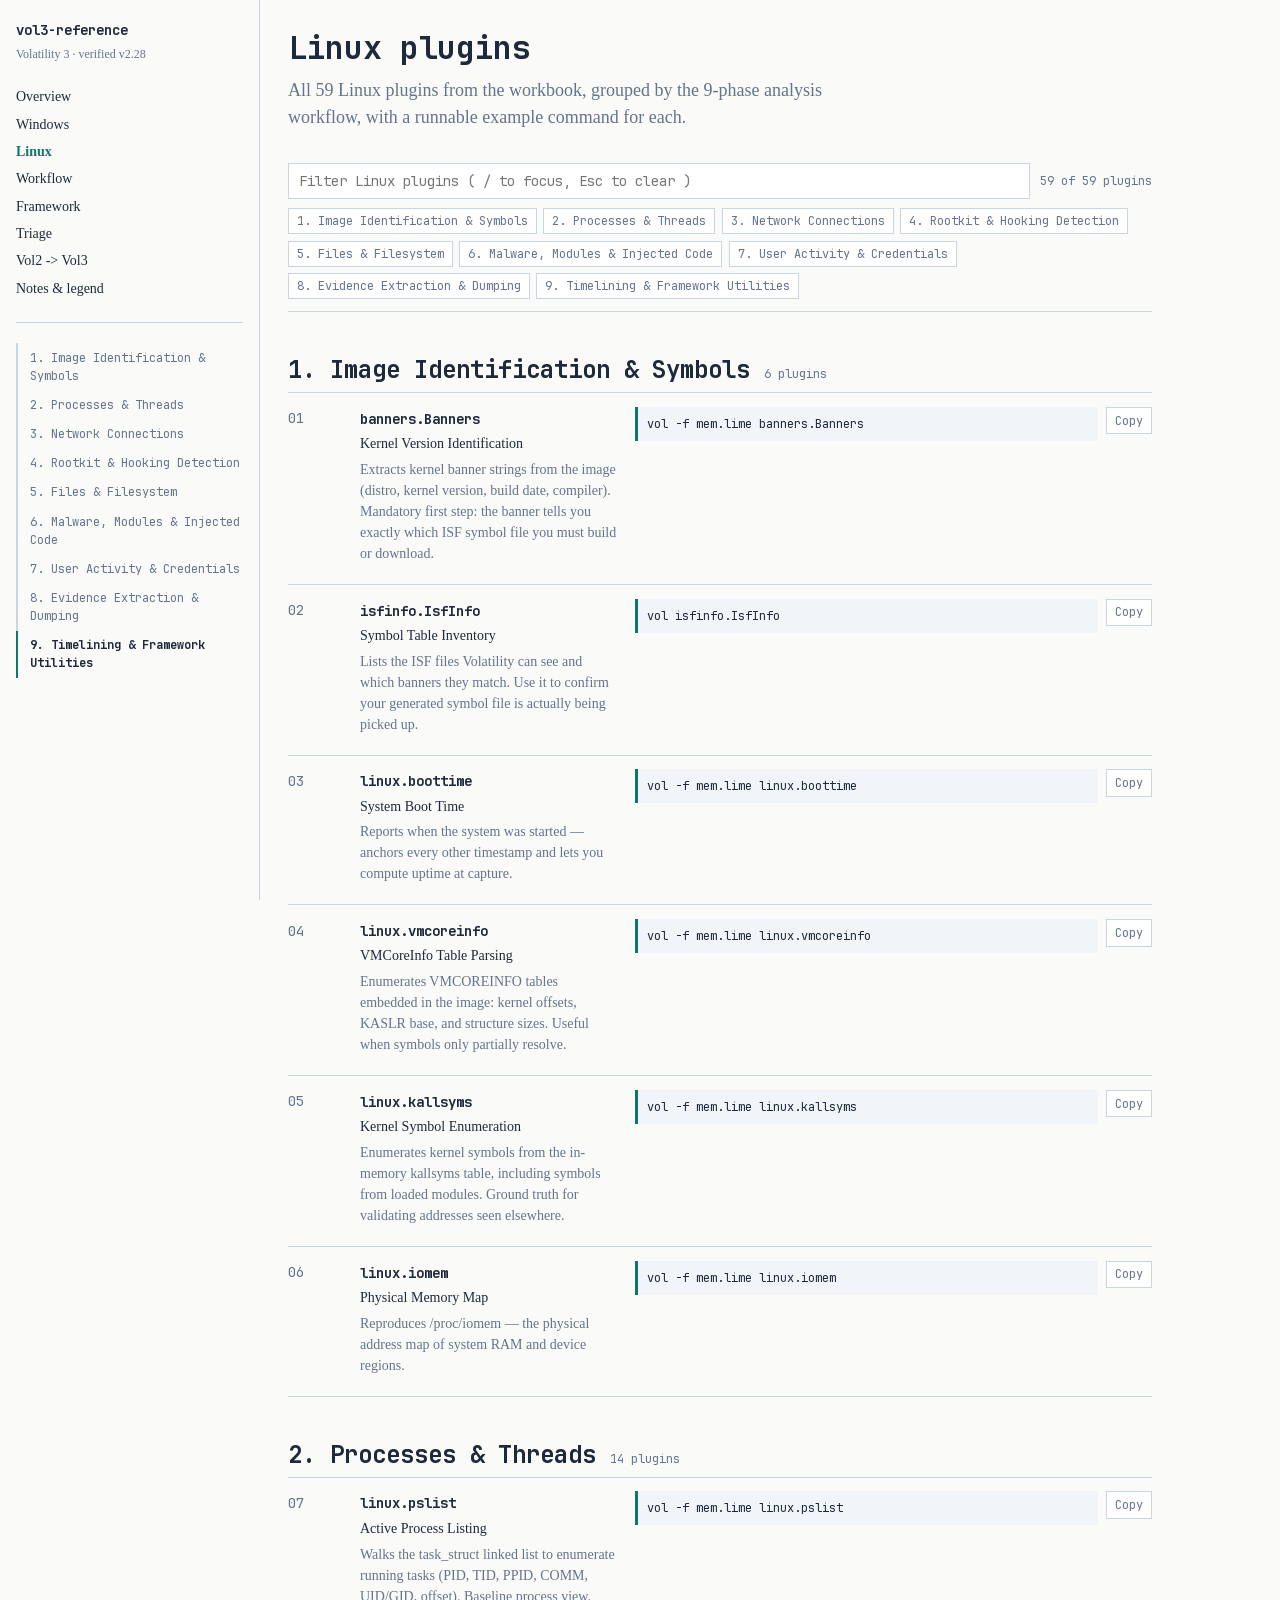
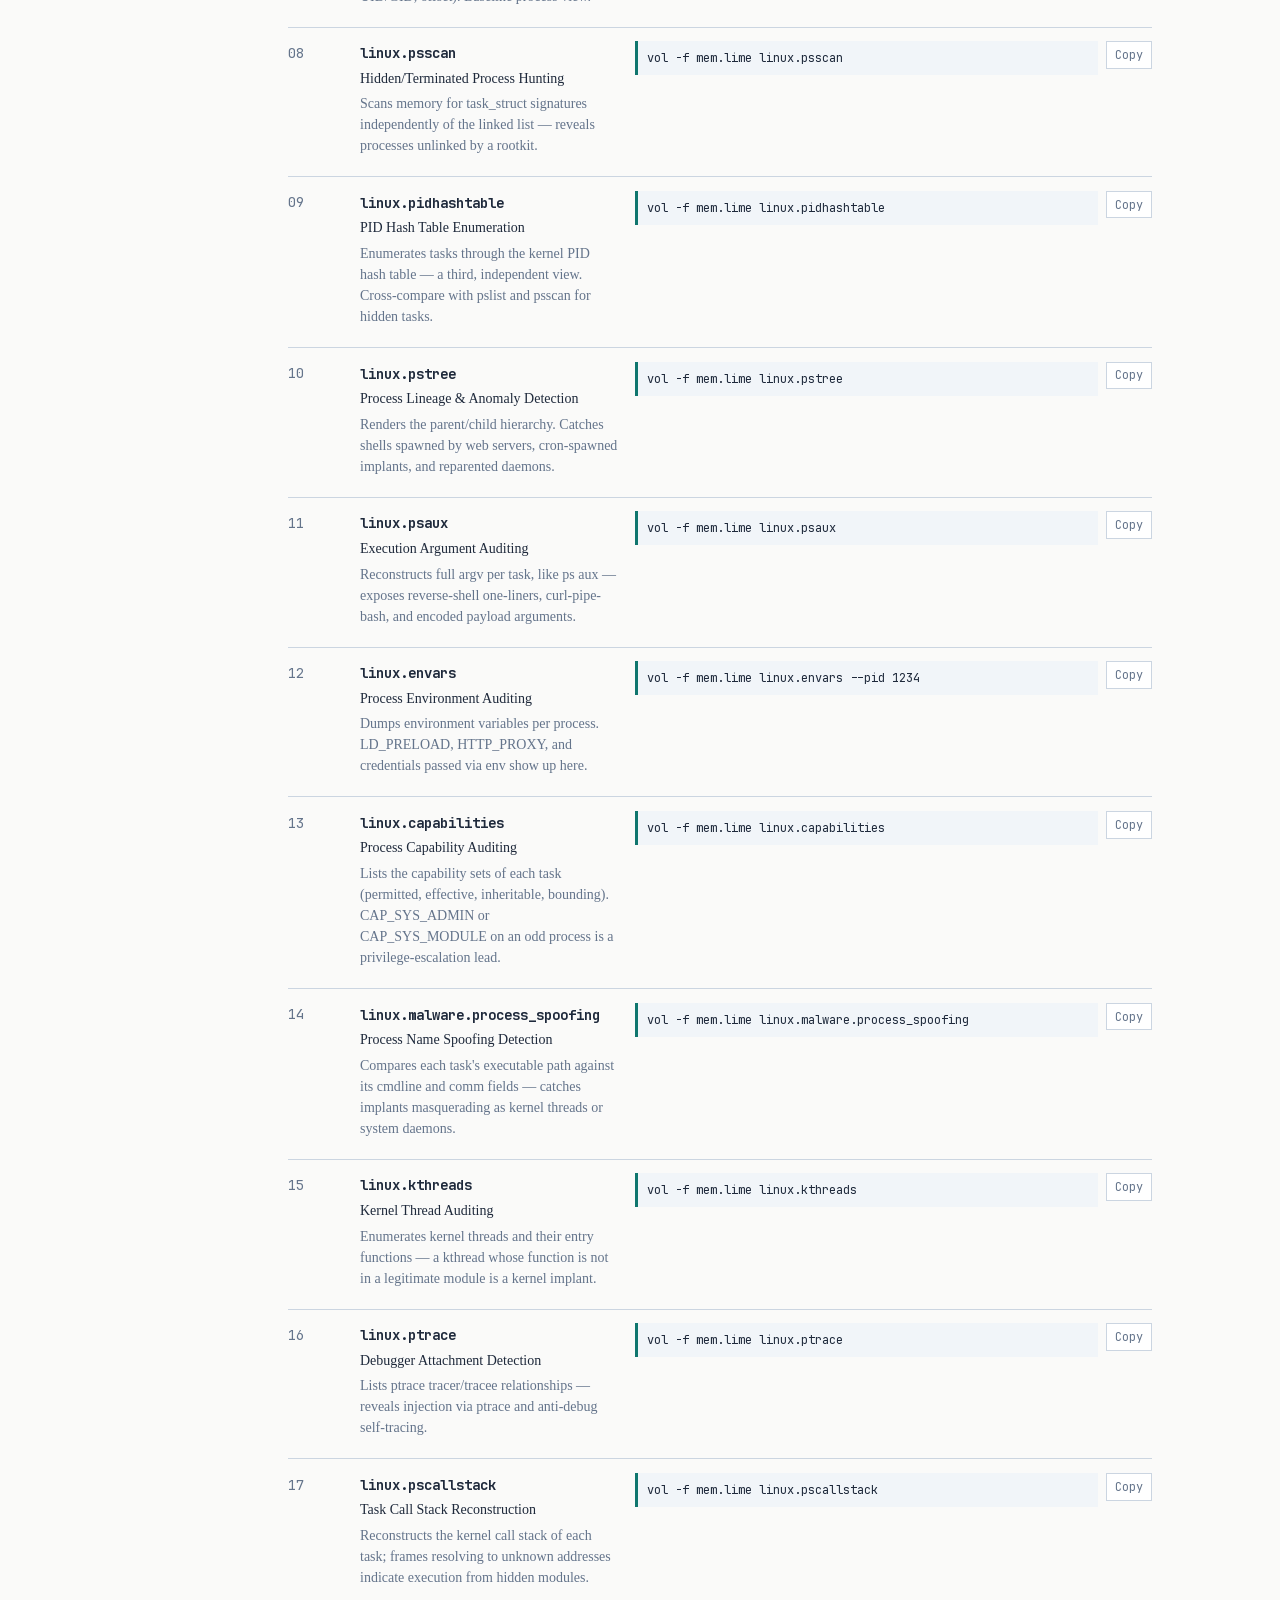
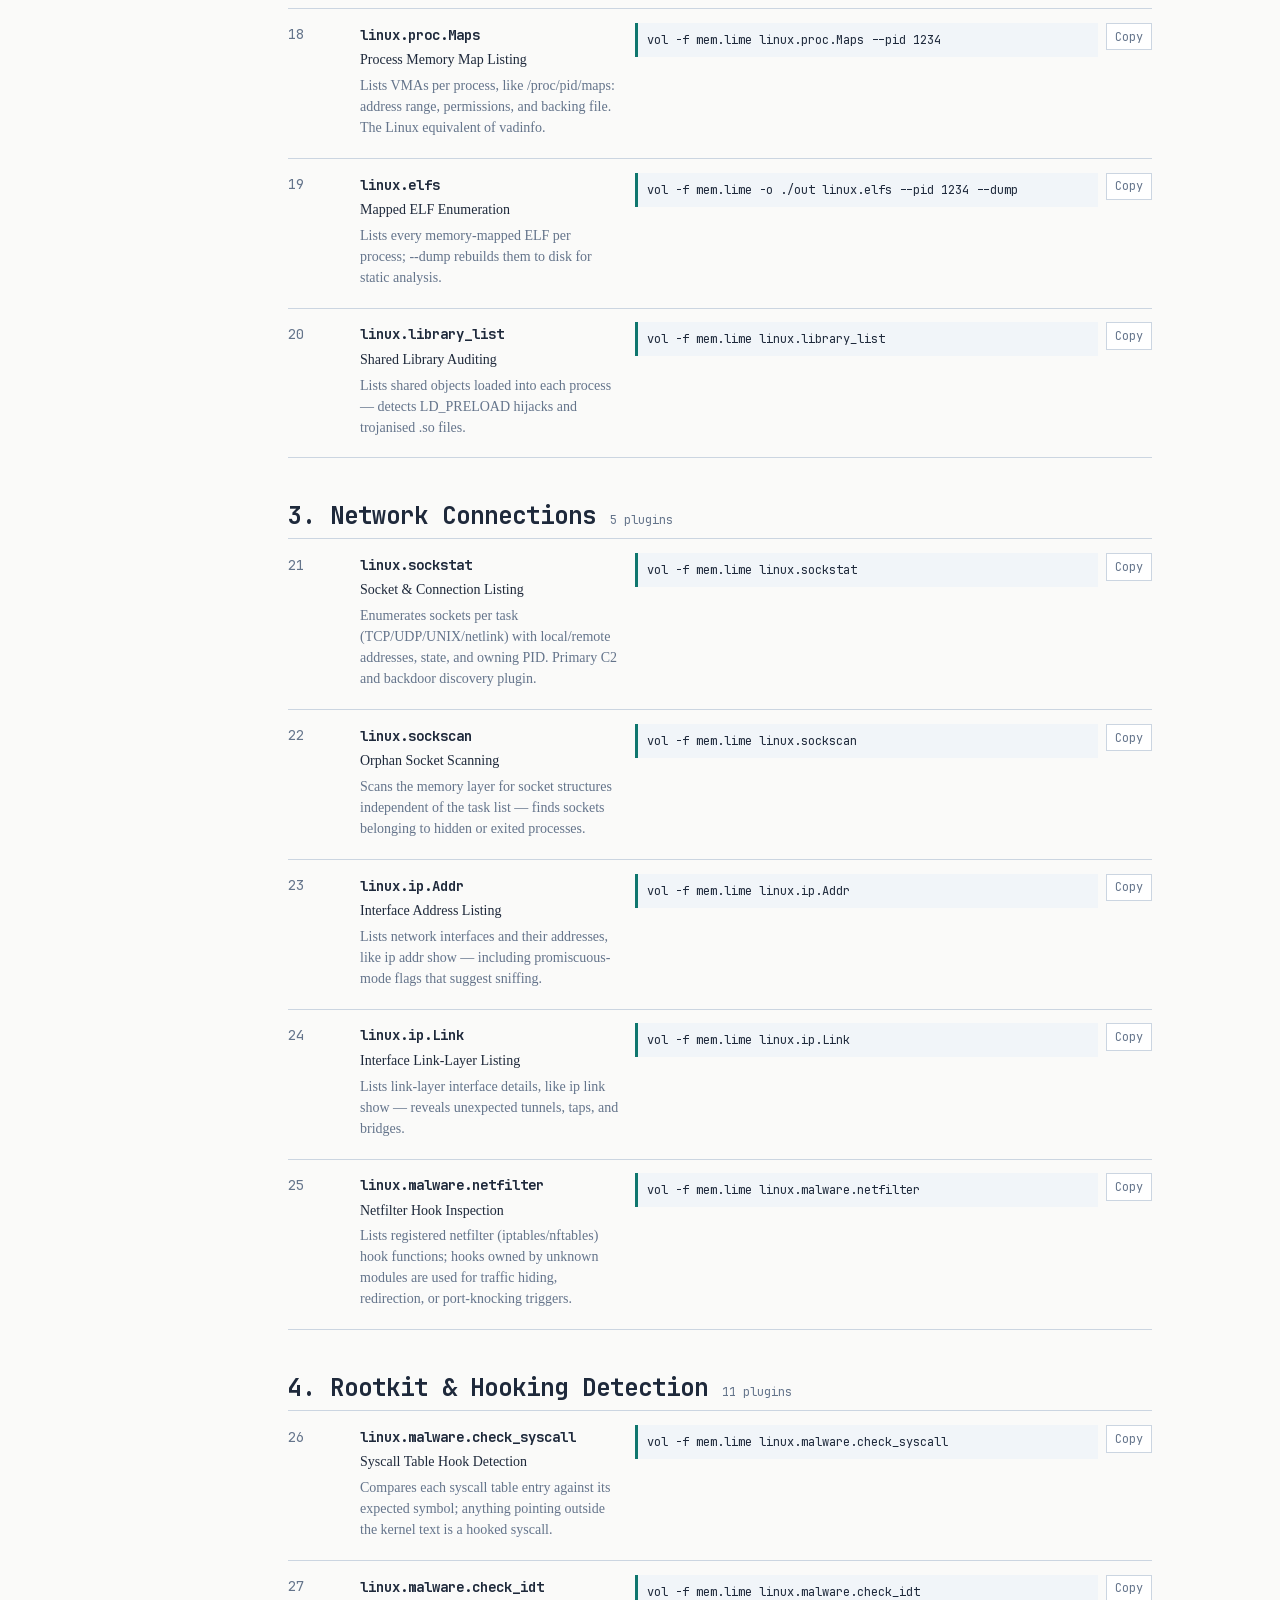
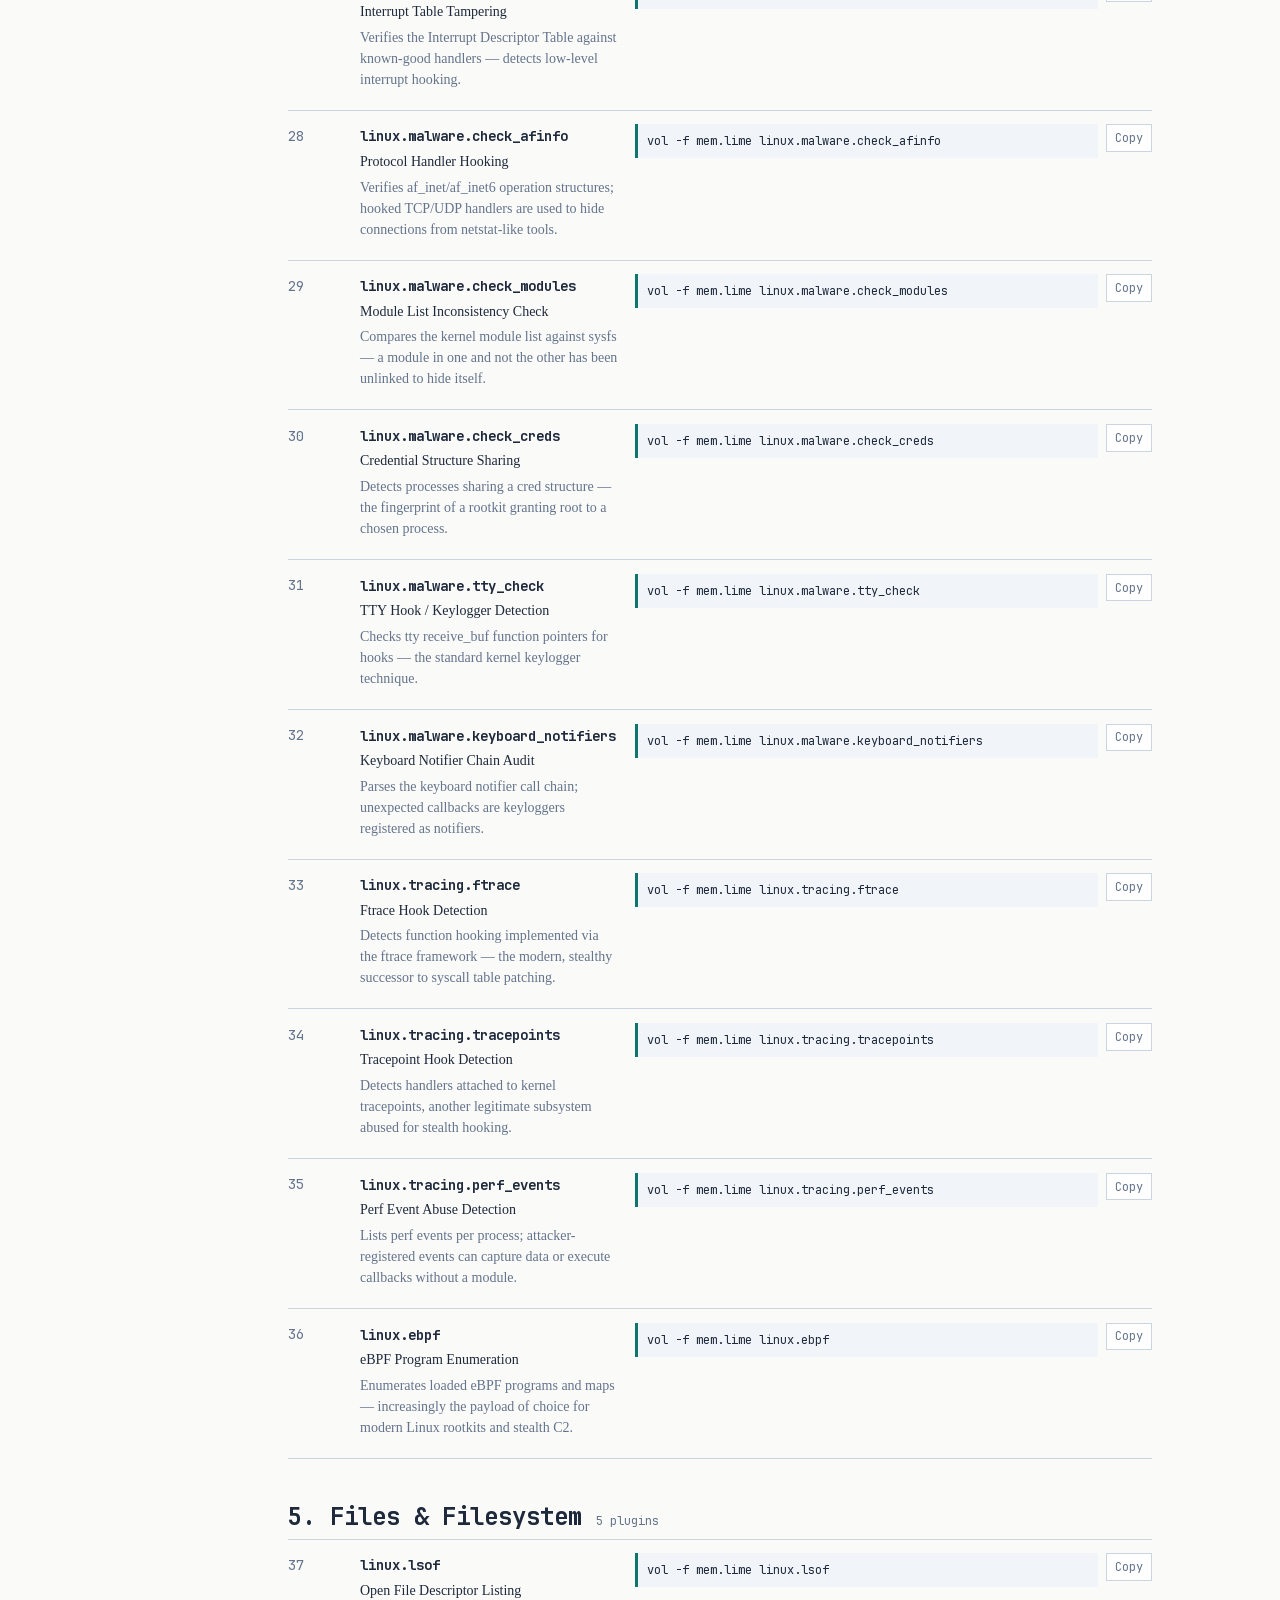
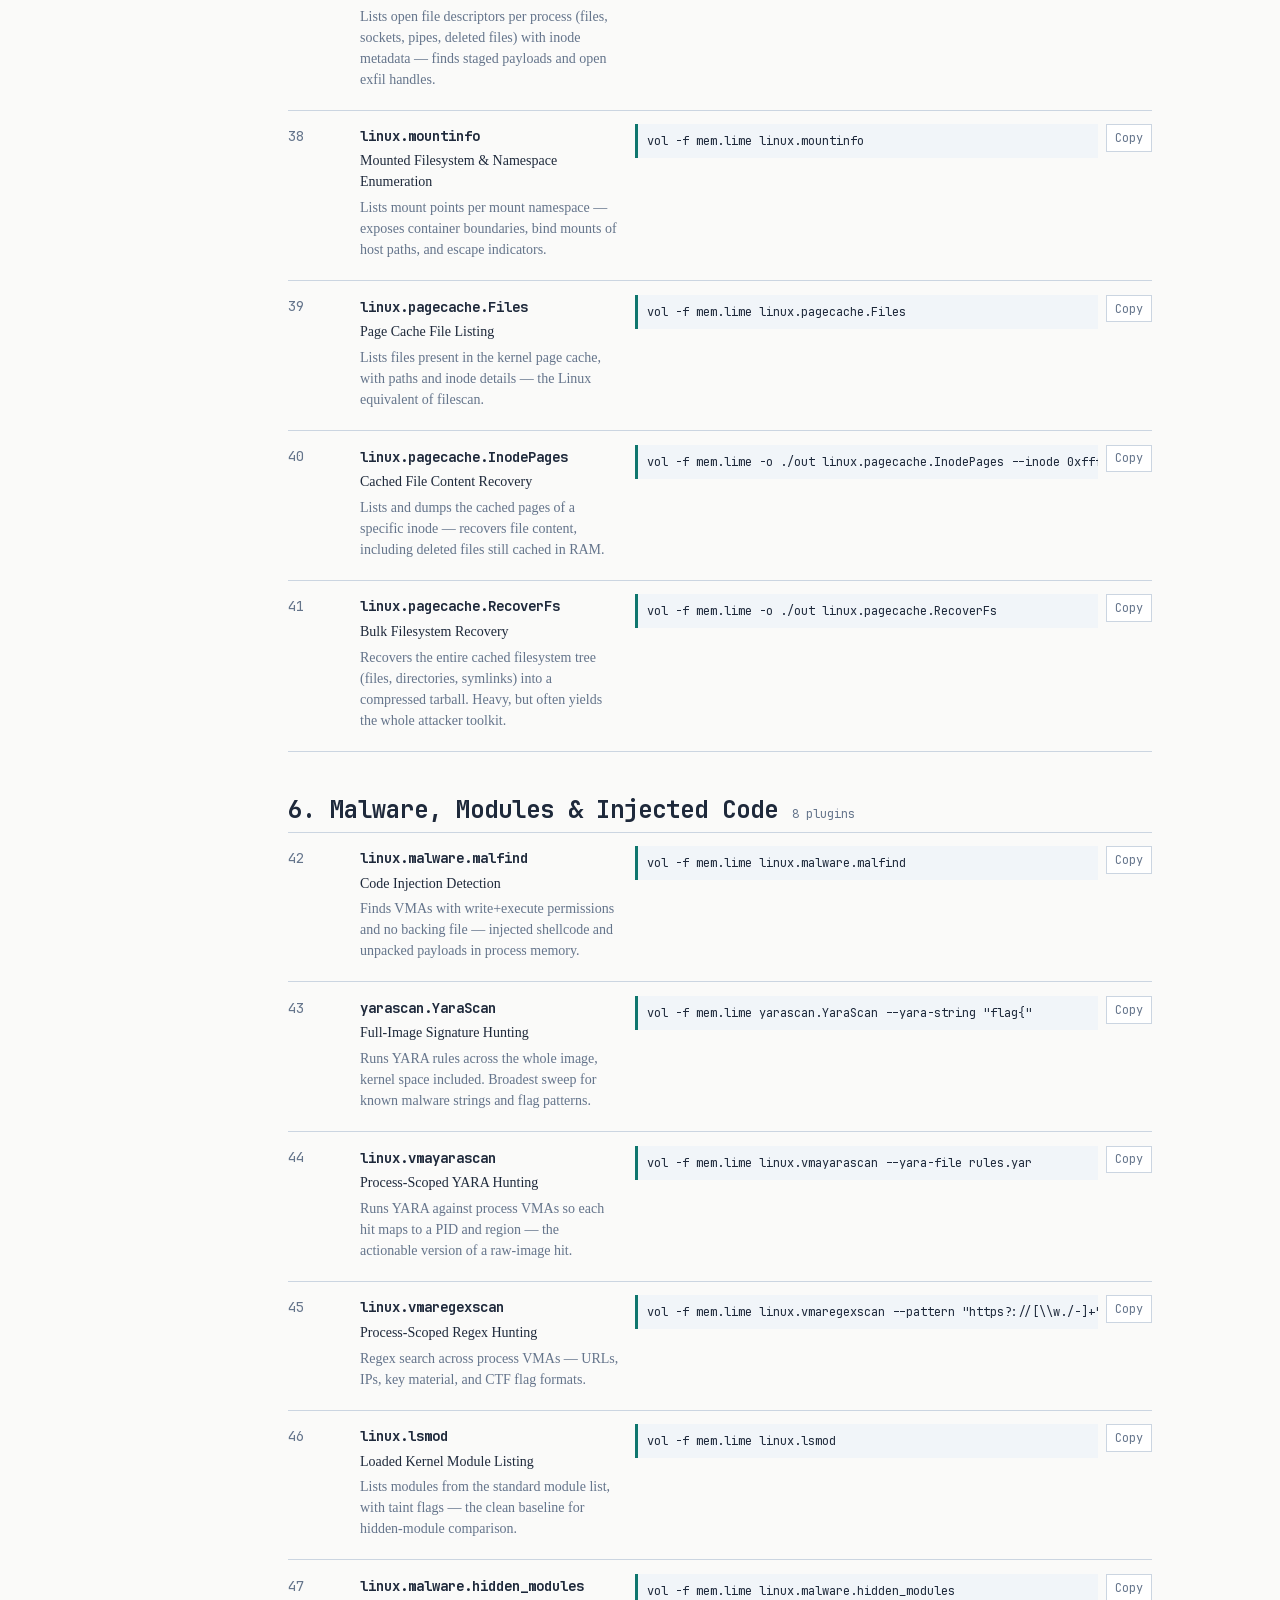
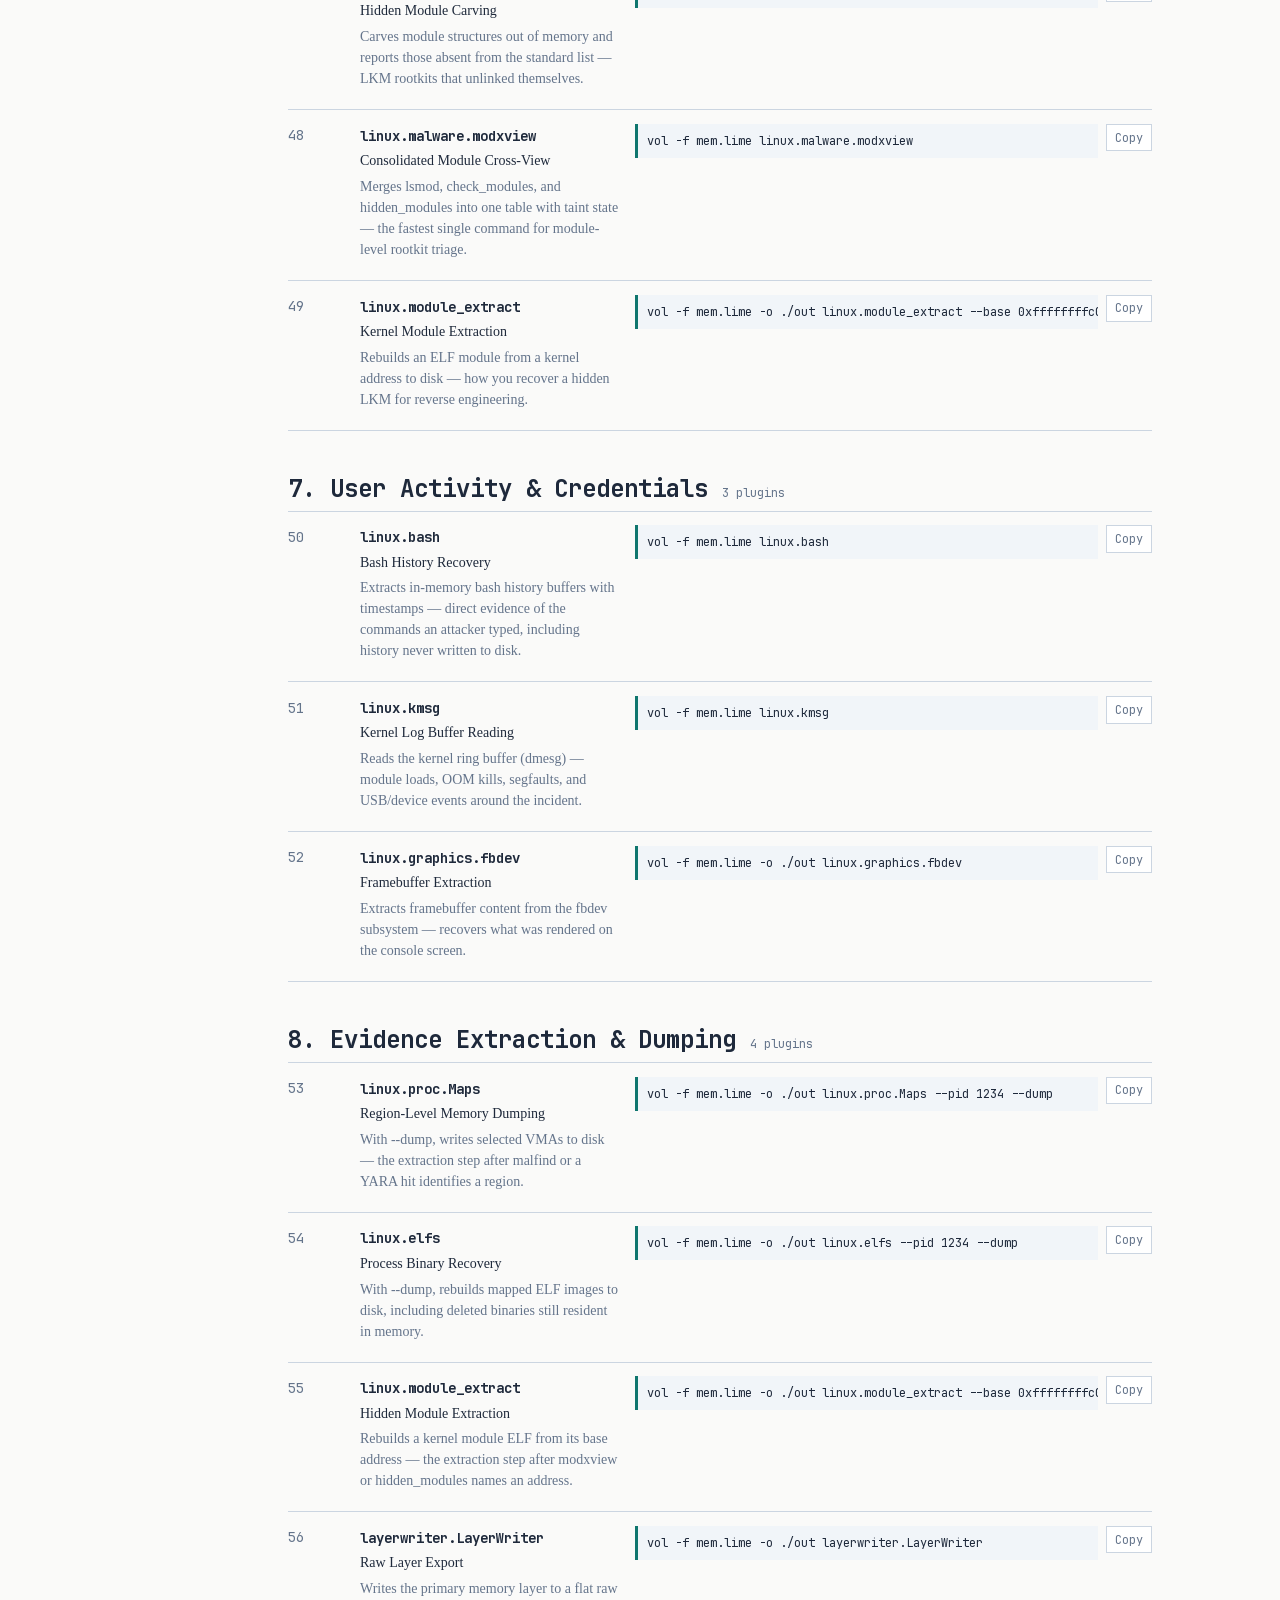
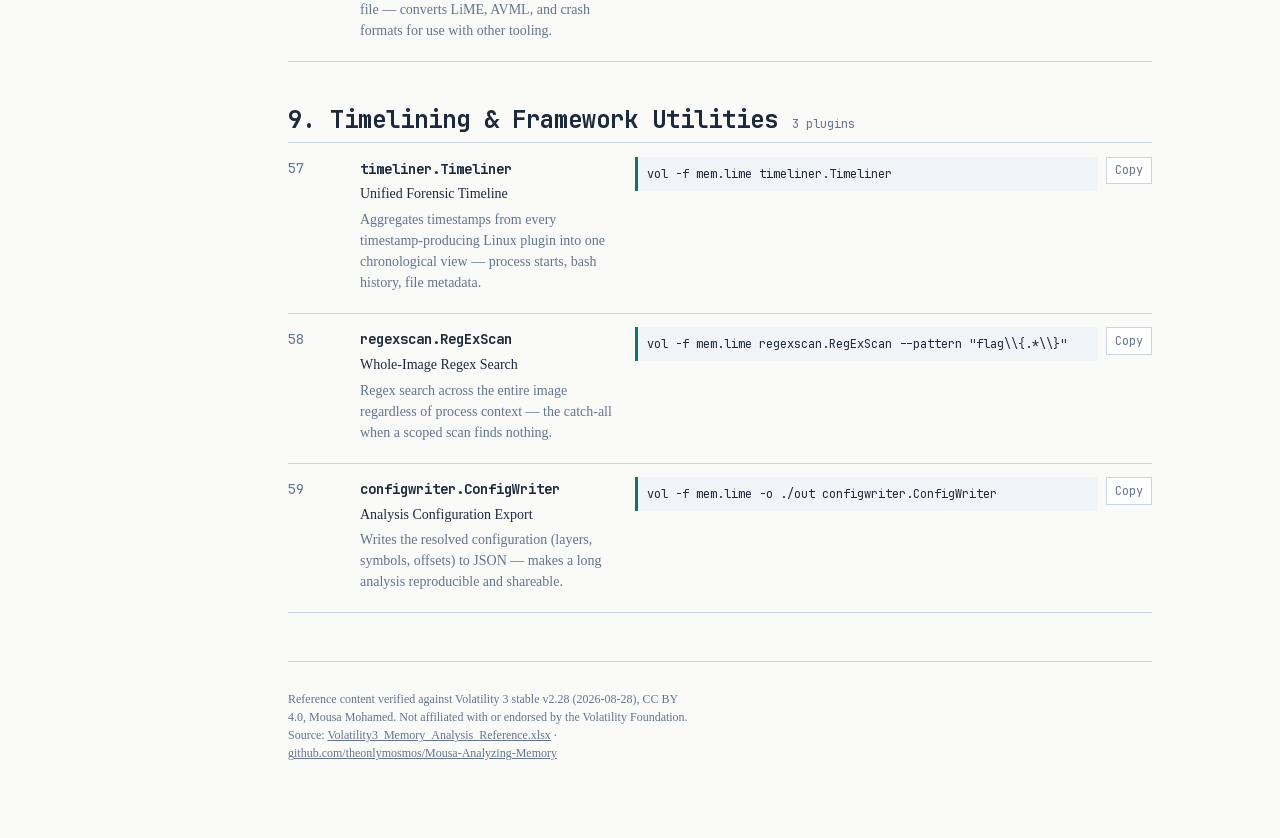
==== docs/linux.html @ bbffcb18 "Build static reference site from the workbook Adds tools/build.py (data/reference.json -> docs/*.htm" ====
<!doctype html>
<html lang="en">
<head>
<meta charset="utf-8">
<meta name="viewport" content="width=device-width, initial-scale=1">
<title>Linux plugins · Volatility 3 reference</title>
<meta name="description" content="All 59 Linux plugins from the workbook, grouped by the 9-phase analysis workflow, with a runnable example command for each.">
<link rel="stylesheet" href="style.css">
</head>
<body>
<a class="skip-link" href="#main">Skip to content</a>

<header class="topbar">
  <a class="brand" href="index.html">vol3-reference</a>
  <select id="page-select" aria-label="Go to page">
        <option value="index.html">Overview</option>
        <option value="windows.html">Windows</option>
        <option value="linux.html" selected>Linux</option>
        <option value="workflow.html">Workflow</option>
        <option value="framework.html">Framework</option>
        <option value="triage.html">Triage</option>
        <option value="translation.html">Vol2 -&gt; Vol3</option>
        <option value="notes.html">Notes &amp; legend</option>
  </select>
</header>

<div class="shell">
  <aside class="spine">
    <a class="brand" href="index.html">vol3-reference</a>
    <span class="subbrand">Volatility 3 · verified v2.28</span>
    <nav class="pages" aria-label="Sections">
      <a href="index.html">Overview</a>
      <a href="windows.html">Windows</a>
      <a href="linux.html" aria-current="page">Linux</a>
      <a href="workflow.html">Workflow</a>
      <a href="framework.html">Framework</a>
      <a href="triage.html">Triage</a>
      <a href="translation.html">Vol2 -&gt; Vol3</a>
      <a href="notes.html">Notes &amp; legend</a>
    </nav>
    <ul class="phase-list">
        <li><a href="#1-image-identification-symbols">1. Image Identification &amp; Symbols</a></li><li><a href="#2-processes-threads">2. Processes &amp; Threads</a></li><li><a href="#3-network-connections">3. Network Connections</a></li><li><a href="#4-rootkit-hooking-detection">4. Rootkit &amp; Hooking Detection</a></li><li><a href="#5-files-filesystem">5. Files &amp; Filesystem</a></li><li><a href="#6-malware-modules-injected-code">6. Malware, Modules &amp; Injected Code</a></li><li><a href="#7-user-activity-credentials">7. User Activity &amp; Credentials</a></li><li><a href="#8-evidence-extraction-dumping">8. Evidence Extraction &amp; Dumping</a></li><li><a href="#9-timelining-framework-utilities">9. Timelining &amp; Framework Utilities</a></li>
      </ul>
  </aside>

  <main id="main">
    <h1>Linux plugins</h1>
    <p class="dek">All 59 Linux plugins from the workbook, grouped by the 9-phase analysis workflow, with a runnable example command for each.</p>
    <div class="filter-bar">
      <div class="filter-row">
        <input id="filter-input" type="text" placeholder="Filter Linux plugins ( / to focus, Esc to clear )" autocomplete="off">
        <span id="filter-count"></span>
      </div>
      <div class="phase-toggles" role="group" aria-label="Filter by phase">
      <button class="phase-toggle" type="button" aria-pressed="false" data-phase="1-image-identification-symbols">1. Image Identification &amp; Symbols</button>
      <button class="phase-toggle" type="button" aria-pressed="false" data-phase="2-processes-threads">2. Processes &amp; Threads</button>
      <button class="phase-toggle" type="button" aria-pressed="false" data-phase="3-network-connections">3. Network Connections</button>
      <button class="phase-toggle" type="button" aria-pressed="false" data-phase="4-rootkit-hooking-detection">4. Rootkit &amp; Hooking Detection</button>
      <button class="phase-toggle" type="button" aria-pressed="false" data-phase="5-files-filesystem">5. Files &amp; Filesystem</button>
      <button class="phase-toggle" type="button" aria-pressed="false" data-phase="6-malware-modules-injected-code">6. Malware, Modules &amp; Injected Code</button>
      <button class="phase-toggle" type="button" aria-pressed="false" data-phase="7-user-activity-credentials">7. User Activity &amp; Credentials</button>
      <button class="phase-toggle" type="button" aria-pressed="false" data-phase="8-evidence-extraction-dumping">8. Evidence Extraction &amp; Dumping</button>
      <button class="phase-toggle" type="button" aria-pressed="false" data-phase="9-timelining-framework-utilities">9. Timelining &amp; Framework Utilities</button>
      </div>
    </div>
    <section class="phase-section" id="1-image-identification-symbols">
      <h2>1. Image Identification &amp; Symbols <span class="phase-count">6 plugins</span></h2>
      <div class="rows">
      <div class="row" id="banners.Banners" data-phase-key="1-image-identification-symbols">
        <div class="step">01</div>
        <div class="col-main">
          <a class="plugin" href="#banners.Banners">banners.Banners</a>
          <p class="purpose">Kernel Version Identification</p>
          <p class="desc">Extracts kernel banner strings from the image (distro, kernel version, build date, compiler). Mandatory first step: the banner tells you exactly which ISF symbol file you must build or download.</p>
        </div>
        <div class="cmd-wrap"><code class="command" id="cmd-cmd-vol-f-mem-lime-banners-banners">vol -f mem.lime banners.Banners</code><button class="copy-btn" type="button" data-copy-target="cmd-cmd-vol-f-mem-lime-banners-banners">Copy</button></div>
      </div>
      <div class="row" id="isfinfo.IsfInfo" data-phase-key="1-image-identification-symbols">
        <div class="step">02</div>
        <div class="col-main">
          <a class="plugin" href="#isfinfo.IsfInfo">isfinfo.IsfInfo</a>
          <p class="purpose">Symbol Table Inventory</p>
          <p class="desc">Lists the ISF files Volatility can see and which banners they match. Use it to confirm your generated symbol file is actually being picked up.</p>
        </div>
        <div class="cmd-wrap"><code class="command" id="cmd-cmd-vol-isfinfo-isfinfo">vol isfinfo.IsfInfo</code><button class="copy-btn" type="button" data-copy-target="cmd-cmd-vol-isfinfo-isfinfo">Copy</button></div>
      </div>
      <div class="row" id="linux.boottime" data-phase-key="1-image-identification-symbols">
        <div class="step">03</div>
        <div class="col-main">
          <a class="plugin" href="#linux.boottime">linux.boottime</a>
          <p class="purpose">System Boot Time</p>
          <p class="desc">Reports when the system was started — anchors every other timestamp and lets you compute uptime at capture.</p>
        </div>
        <div class="cmd-wrap"><code class="command" id="cmd-cmd-vol-f-mem-lime-linux-boottime">vol -f mem.lime linux.boottime</code><button class="copy-btn" type="button" data-copy-target="cmd-cmd-vol-f-mem-lime-linux-boottime">Copy</button></div>
      </div>
      <div class="row" id="linux.vmcoreinfo" data-phase-key="1-image-identification-symbols">
        <div class="step">04</div>
        <div class="col-main">
          <a class="plugin" href="#linux.vmcoreinfo">linux.vmcoreinfo</a>
          <p class="purpose">VMCoreInfo Table Parsing</p>
          <p class="desc">Enumerates VMCOREINFO tables embedded in the image: kernel offsets, KASLR base, and structure sizes. Useful when symbols only partially resolve.</p>
        </div>
        <div class="cmd-wrap"><code class="command" id="cmd-cmd-vol-f-mem-lime-linux-vmcoreinfo">vol -f mem.lime linux.vmcoreinfo</code><button class="copy-btn" type="button" data-copy-target="cmd-cmd-vol-f-mem-lime-linux-vmcoreinfo">Copy</button></div>
      </div>
      <div class="row" id="linux.kallsyms" data-phase-key="1-image-identification-symbols">
        <div class="step">05</div>
        <div class="col-main">
          <a class="plugin" href="#linux.kallsyms">linux.kallsyms</a>
          <p class="purpose">Kernel Symbol Enumeration</p>
          <p class="desc">Enumerates kernel symbols from the in-memory kallsyms table, including symbols from loaded modules. Ground truth for validating addresses seen elsewhere.</p>
        </div>
        <div class="cmd-wrap"><code class="command" id="cmd-cmd-vol-f-mem-lime-linux-kallsyms">vol -f mem.lime linux.kallsyms</code><button class="copy-btn" type="button" data-copy-target="cmd-cmd-vol-f-mem-lime-linux-kallsyms">Copy</button></div>
      </div>
      <div class="row" id="linux.iomem" data-phase-key="1-image-identification-symbols">
        <div class="step">06</div>
        <div class="col-main">
          <a class="plugin" href="#linux.iomem">linux.iomem</a>
          <p class="purpose">Physical Memory Map</p>
          <p class="desc">Reproduces /proc/iomem — the physical address map of system RAM and device regions.</p>
        </div>
        <div class="cmd-wrap"><code class="command" id="cmd-cmd-vol-f-mem-lime-linux-iomem">vol -f mem.lime linux.iomem</code><button class="copy-btn" type="button" data-copy-target="cmd-cmd-vol-f-mem-lime-linux-iomem">Copy</button></div>
      </div>
      </div>
    </section><section class="phase-section" id="2-processes-threads">
      <h2>2. Processes &amp; Threads <span class="phase-count">14 plugins</span></h2>
      <div class="rows">
      <div class="row" id="linux.pslist" data-phase-key="2-processes-threads">
        <div class="step">07</div>
        <div class="col-main">
          <a class="plugin" href="#linux.pslist">linux.pslist</a>
          <p class="purpose">Active Process Listing</p>
          <p class="desc">Walks the task_struct linked list to enumerate running tasks (PID, TID, PPID, COMM, UID/GID, offset). Baseline process view.</p>
        </div>
        <div class="cmd-wrap"><code class="command" id="cmd-cmd-vol-f-mem-lime-linux-pslist">vol -f mem.lime linux.pslist</code><button class="copy-btn" type="button" data-copy-target="cmd-cmd-vol-f-mem-lime-linux-pslist">Copy</button></div>
      </div>
      <div class="row" id="linux.psscan" data-phase-key="2-processes-threads">
        <div class="step">08</div>
        <div class="col-main">
          <a class="plugin" href="#linux.psscan">linux.psscan</a>
          <p class="purpose">Hidden/Terminated Process Hunting</p>
          <p class="desc">Scans memory for task_struct signatures independently of the linked list — reveals processes unlinked by a rootkit.</p>
        </div>
        <div class="cmd-wrap"><code class="command" id="cmd-cmd-vol-f-mem-lime-linux-psscan">vol -f mem.lime linux.psscan</code><button class="copy-btn" type="button" data-copy-target="cmd-cmd-vol-f-mem-lime-linux-psscan">Copy</button></div>
      </div>
      <div class="row" id="linux.pidhashtable" data-phase-key="2-processes-threads">
        <div class="step">09</div>
        <div class="col-main">
          <a class="plugin" href="#linux.pidhashtable">linux.pidhashtable</a>
          <p class="purpose">PID Hash Table Enumeration</p>
          <p class="desc">Enumerates tasks through the kernel PID hash table — a third, independent view. Cross-compare with pslist and psscan for hidden tasks.</p>
        </div>
        <div class="cmd-wrap"><code class="command" id="cmd-cmd-vol-f-mem-lime-linux-pidhashtable">vol -f mem.lime linux.pidhashtable</code><button class="copy-btn" type="button" data-copy-target="cmd-cmd-vol-f-mem-lime-linux-pidhashtable">Copy</button></div>
      </div>
      <div class="row" id="linux.pstree" data-phase-key="2-processes-threads">
        <div class="step">10</div>
        <div class="col-main">
          <a class="plugin" href="#linux.pstree">linux.pstree</a>
          <p class="purpose">Process Lineage &amp; Anomaly Detection</p>
          <p class="desc">Renders the parent/child hierarchy. Catches shells spawned by web servers, cron-spawned implants, and reparented daemons.</p>
        </div>
        <div class="cmd-wrap"><code class="command" id="cmd-cmd-vol-f-mem-lime-linux-pstree">vol -f mem.lime linux.pstree</code><button class="copy-btn" type="button" data-copy-target="cmd-cmd-vol-f-mem-lime-linux-pstree">Copy</button></div>
      </div>
      <div class="row" id="linux.psaux" data-phase-key="2-processes-threads">
        <div class="step">11</div>
        <div class="col-main">
          <a class="plugin" href="#linux.psaux">linux.psaux</a>
          <p class="purpose">Execution Argument Auditing</p>
          <p class="desc">Reconstructs full argv per task, like ps aux — exposes reverse-shell one-liners, curl-pipe-bash, and encoded payload arguments.</p>
        </div>
        <div class="cmd-wrap"><code class="command" id="cmd-cmd-vol-f-mem-lime-linux-psaux">vol -f mem.lime linux.psaux</code><button class="copy-btn" type="button" data-copy-target="cmd-cmd-vol-f-mem-lime-linux-psaux">Copy</button></div>
      </div>
      <div class="row" id="linux.envars" data-phase-key="2-processes-threads">
        <div class="step">12</div>
        <div class="col-main">
          <a class="plugin" href="#linux.envars">linux.envars</a>
          <p class="purpose">Process Environment Auditing</p>
          <p class="desc">Dumps environment variables per process. LD_PRELOAD, HTTP_PROXY, and credentials passed via env show up here.</p>
        </div>
        <div class="cmd-wrap"><code class="command" id="cmd-cmd-vol-f-mem-lime-linux-envars-pid-1234">vol -f mem.lime linux.envars --pid 1234</code><button class="copy-btn" type="button" data-copy-target="cmd-cmd-vol-f-mem-lime-linux-envars-pid-1234">Copy</button></div>
      </div>
      <div class="row" id="linux.capabilities" data-phase-key="2-processes-threads">
        <div class="step">13</div>
        <div class="col-main">
          <a class="plugin" href="#linux.capabilities">linux.capabilities</a>
          <p class="purpose">Process Capability Auditing</p>
          <p class="desc">Lists the capability sets of each task (permitted, effective, inheritable, bounding). CAP_SYS_ADMIN or CAP_SYS_MODULE on an odd process is a privilege-escalation lead.</p>
        </div>
        <div class="cmd-wrap"><code class="command" id="cmd-cmd-vol-f-mem-lime-linux-capabilities">vol -f mem.lime linux.capabilities</code><button class="copy-btn" type="button" data-copy-target="cmd-cmd-vol-f-mem-lime-linux-capabilities">Copy</button></div>
      </div>
      <div class="row" id="linux.malware.process_spoofing" data-phase-key="2-processes-threads">
        <div class="step">14</div>
        <div class="col-main">
          <a class="plugin" href="#linux.malware.process_spoofing">linux.malware.process_spoofing</a>
          <p class="purpose">Process Name Spoofing Detection</p>
          <p class="desc">Compares each task&#x27;s executable path against its cmdline and comm fields — catches implants masquerading as kernel threads or system daemons.</p>
        </div>
        <div class="cmd-wrap"><code class="command" id="cmd-cmd-vol-f-mem-lime-linux-malware-process-spoofing">vol -f mem.lime linux.malware.process_spoofing</code><button class="copy-btn" type="button" data-copy-target="cmd-cmd-vol-f-mem-lime-linux-malware-process-spoofing">Copy</button></div>
      </div>
      <div class="row" id="linux.kthreads" data-phase-key="2-processes-threads">
        <div class="step">15</div>
        <div class="col-main">
          <a class="plugin" href="#linux.kthreads">linux.kthreads</a>
          <p class="purpose">Kernel Thread Auditing</p>
          <p class="desc">Enumerates kernel threads and their entry functions — a kthread whose function is not in a legitimate module is a kernel implant.</p>
        </div>
        <div class="cmd-wrap"><code class="command" id="cmd-cmd-vol-f-mem-lime-linux-kthreads">vol -f mem.lime linux.kthreads</code><button class="copy-btn" type="button" data-copy-target="cmd-cmd-vol-f-mem-lime-linux-kthreads">Copy</button></div>
      </div>
      <div class="row" id="linux.ptrace" data-phase-key="2-processes-threads">
        <div class="step">16</div>
        <div class="col-main">
          <a class="plugin" href="#linux.ptrace">linux.ptrace</a>
          <p class="purpose">Debugger Attachment Detection</p>
          <p class="desc">Lists ptrace tracer/tracee relationships — reveals injection via ptrace and anti-debug self-tracing.</p>
        </div>
        <div class="cmd-wrap"><code class="command" id="cmd-cmd-vol-f-mem-lime-linux-ptrace">vol -f mem.lime linux.ptrace</code><button class="copy-btn" type="button" data-copy-target="cmd-cmd-vol-f-mem-lime-linux-ptrace">Copy</button></div>
      </div>
      <div class="row" id="linux.pscallstack" data-phase-key="2-processes-threads">
        <div class="step">17</div>
        <div class="col-main">
          <a class="plugin" href="#linux.pscallstack">linux.pscallstack</a>
          <p class="purpose">Task Call Stack Reconstruction</p>
          <p class="desc">Reconstructs the kernel call stack of each task; frames resolving to unknown addresses indicate execution from hidden modules.</p>
        </div>
        <div class="cmd-wrap"><code class="command" id="cmd-cmd-vol-f-mem-lime-linux-pscallstack">vol -f mem.lime linux.pscallstack</code><button class="copy-btn" type="button" data-copy-target="cmd-cmd-vol-f-mem-lime-linux-pscallstack">Copy</button></div>
      </div>
      <div class="row" id="linux.proc.Maps" data-phase-key="2-processes-threads">
        <div class="step">18</div>
        <div class="col-main">
          <a class="plugin" href="#linux.proc.Maps">linux.proc.Maps</a>
          <p class="purpose">Process Memory Map Listing</p>
          <p class="desc">Lists VMAs per process, like /proc/pid/maps: address range, permissions, and backing file. The Linux equivalent of vadinfo.</p>
        </div>
        <div class="cmd-wrap"><code class="command" id="cmd-cmd-vol-f-mem-lime-linux-proc-maps-pid-1234">vol -f mem.lime linux.proc.Maps --pid 1234</code><button class="copy-btn" type="button" data-copy-target="cmd-cmd-vol-f-mem-lime-linux-proc-maps-pid-1234">Copy</button></div>
      </div>
      <div class="row" id="linux.elfs" data-phase-key="2-processes-threads">
        <div class="step">19</div>
        <div class="col-main">
          <a class="plugin" href="#linux.elfs">linux.elfs</a>
          <p class="purpose">Mapped ELF Enumeration</p>
          <p class="desc">Lists every memory-mapped ELF per process; --dump rebuilds them to disk for static analysis.</p>
        </div>
        <div class="cmd-wrap"><code class="command" id="cmd-cmd-vol-f-mem-lime-o-out-linux-elfs-pid-1234-dump">vol -f mem.lime -o ./out linux.elfs --pid 1234 --dump</code><button class="copy-btn" type="button" data-copy-target="cmd-cmd-vol-f-mem-lime-o-out-linux-elfs-pid-1234-dump">Copy</button></div>
      </div>
      <div class="row" id="linux.library_list" data-phase-key="2-processes-threads">
        <div class="step">20</div>
        <div class="col-main">
          <a class="plugin" href="#linux.library_list">linux.library_list</a>
          <p class="purpose">Shared Library Auditing</p>
          <p class="desc">Lists shared objects loaded into each process — detects LD_PRELOAD hijacks and trojanised .so files.</p>
        </div>
        <div class="cmd-wrap"><code class="command" id="cmd-cmd-vol-f-mem-lime-linux-library-list">vol -f mem.lime linux.library_list</code><button class="copy-btn" type="button" data-copy-target="cmd-cmd-vol-f-mem-lime-linux-library-list">Copy</button></div>
      </div>
      </div>
    </section><section class="phase-section" id="3-network-connections">
      <h2>3. Network Connections <span class="phase-count">5 plugins</span></h2>
      <div class="rows">
      <div class="row" id="linux.sockstat" data-phase-key="3-network-connections">
        <div class="step">21</div>
        <div class="col-main">
          <a class="plugin" href="#linux.sockstat">linux.sockstat</a>
          <p class="purpose">Socket &amp; Connection Listing</p>
          <p class="desc">Enumerates sockets per task (TCP/UDP/UNIX/netlink) with local/remote addresses, state, and owning PID. Primary C2 and backdoor discovery plugin.</p>
        </div>
        <div class="cmd-wrap"><code class="command" id="cmd-cmd-vol-f-mem-lime-linux-sockstat">vol -f mem.lime linux.sockstat</code><button class="copy-btn" type="button" data-copy-target="cmd-cmd-vol-f-mem-lime-linux-sockstat">Copy</button></div>
      </div>
      <div class="row" id="linux.sockscan" data-phase-key="3-network-connections">
        <div class="step">22</div>
        <div class="col-main">
          <a class="plugin" href="#linux.sockscan">linux.sockscan</a>
          <p class="purpose">Orphan Socket Scanning</p>
          <p class="desc">Scans the memory layer for socket structures independent of the task list — finds sockets belonging to hidden or exited processes.</p>
        </div>
        <div class="cmd-wrap"><code class="command" id="cmd-cmd-vol-f-mem-lime-linux-sockscan">vol -f mem.lime linux.sockscan</code><button class="copy-btn" type="button" data-copy-target="cmd-cmd-vol-f-mem-lime-linux-sockscan">Copy</button></div>
      </div>
      <div class="row" id="linux.ip.Addr" data-phase-key="3-network-connections">
        <div class="step">23</div>
        <div class="col-main">
          <a class="plugin" href="#linux.ip.Addr">linux.ip.Addr</a>
          <p class="purpose">Interface Address Listing</p>
          <p class="desc">Lists network interfaces and their addresses, like ip addr show — including promiscuous-mode flags that suggest sniffing.</p>
        </div>
        <div class="cmd-wrap"><code class="command" id="cmd-cmd-vol-f-mem-lime-linux-ip-addr">vol -f mem.lime linux.ip.Addr</code><button class="copy-btn" type="button" data-copy-target="cmd-cmd-vol-f-mem-lime-linux-ip-addr">Copy</button></div>
      </div>
      <div class="row" id="linux.ip.Link" data-phase-key="3-network-connections">
        <div class="step">24</div>
        <div class="col-main">
          <a class="plugin" href="#linux.ip.Link">linux.ip.Link</a>
          <p class="purpose">Interface Link-Layer Listing</p>
          <p class="desc">Lists link-layer interface details, like ip link show — reveals unexpected tunnels, taps, and bridges.</p>
        </div>
        <div class="cmd-wrap"><code class="command" id="cmd-cmd-vol-f-mem-lime-linux-ip-link">vol -f mem.lime linux.ip.Link</code><button class="copy-btn" type="button" data-copy-target="cmd-cmd-vol-f-mem-lime-linux-ip-link">Copy</button></div>
      </div>
      <div class="row" id="linux.malware.netfilter" data-phase-key="3-network-connections">
        <div class="step">25</div>
        <div class="col-main">
          <a class="plugin" href="#linux.malware.netfilter">linux.malware.netfilter</a>
          <p class="purpose">Netfilter Hook Inspection</p>
          <p class="desc">Lists registered netfilter (iptables/nftables) hook functions; hooks owned by unknown modules are used for traffic hiding, redirection, or port-knocking triggers.</p>
        </div>
        <div class="cmd-wrap"><code class="command" id="cmd-cmd-vol-f-mem-lime-linux-malware-netfilter">vol -f mem.lime linux.malware.netfilter</code><button class="copy-btn" type="button" data-copy-target="cmd-cmd-vol-f-mem-lime-linux-malware-netfilter">Copy</button></div>
      </div>
      </div>
    </section><section class="phase-section" id="4-rootkit-hooking-detection">
      <h2>4. Rootkit &amp; Hooking Detection <span class="phase-count">11 plugins</span></h2>
      <div class="rows">
      <div class="row" id="linux.malware.check_syscall" data-phase-key="4-rootkit-hooking-detection">
        <div class="step">26</div>
        <div class="col-main">
          <a class="plugin" href="#linux.malware.check_syscall">linux.malware.check_syscall</a>
          <p class="purpose">Syscall Table Hook Detection</p>
          <p class="desc">Compares each syscall table entry against its expected symbol; anything pointing outside the kernel text is a hooked syscall.</p>
        </div>
        <div class="cmd-wrap"><code class="command" id="cmd-cmd-vol-f-mem-lime-linux-malware-check-syscall">vol -f mem.lime linux.malware.check_syscall</code><button class="copy-btn" type="button" data-copy-target="cmd-cmd-vol-f-mem-lime-linux-malware-check-syscall">Copy</button></div>
      </div>
      <div class="row" id="linux.malware.check_idt" data-phase-key="4-rootkit-hooking-detection">
        <div class="step">27</div>
        <div class="col-main">
          <a class="plugin" href="#linux.malware.check_idt">linux.malware.check_idt</a>
          <p class="purpose">Interrupt Table Tampering</p>
          <p class="desc">Verifies the Interrupt Descriptor Table against known-good handlers — detects low-level interrupt hooking.</p>
        </div>
        <div class="cmd-wrap"><code class="command" id="cmd-cmd-vol-f-mem-lime-linux-malware-check-idt">vol -f mem.lime linux.malware.check_idt</code><button class="copy-btn" type="button" data-copy-target="cmd-cmd-vol-f-mem-lime-linux-malware-check-idt">Copy</button></div>
      </div>
      <div class="row" id="linux.malware.check_afinfo" data-phase-key="4-rootkit-hooking-detection">
        <div class="step">28</div>
        <div class="col-main">
          <a class="plugin" href="#linux.malware.check_afinfo">linux.malware.check_afinfo</a>
          <p class="purpose">Protocol Handler Hooking</p>
          <p class="desc">Verifies af_inet/af_inet6 operation structures; hooked TCP/UDP handlers are used to hide connections from netstat-like tools.</p>
        </div>
        <div class="cmd-wrap"><code class="command" id="cmd-cmd-vol-f-mem-lime-linux-malware-check-afinfo">vol -f mem.lime linux.malware.check_afinfo</code><button class="copy-btn" type="button" data-copy-target="cmd-cmd-vol-f-mem-lime-linux-malware-check-afinfo">Copy</button></div>
      </div>
      <div class="row" id="linux.malware.check_modules" data-phase-key="4-rootkit-hooking-detection">
        <div class="step">29</div>
        <div class="col-main">
          <a class="plugin" href="#linux.malware.check_modules">linux.malware.check_modules</a>
          <p class="purpose">Module List Inconsistency Check</p>
          <p class="desc">Compares the kernel module list against sysfs — a module in one and not the other has been unlinked to hide itself.</p>
        </div>
        <div class="cmd-wrap"><code class="command" id="cmd-cmd-vol-f-mem-lime-linux-malware-check-modules">vol -f mem.lime linux.malware.check_modules</code><button class="copy-btn" type="button" data-copy-target="cmd-cmd-vol-f-mem-lime-linux-malware-check-modules">Copy</button></div>
      </div>
      <div class="row" id="linux.malware.check_creds" data-phase-key="4-rootkit-hooking-detection">
        <div class="step">30</div>
        <div class="col-main">
          <a class="plugin" href="#linux.malware.check_creds">linux.malware.check_creds</a>
          <p class="purpose">Credential Structure Sharing</p>
          <p class="desc">Detects processes sharing a cred structure — the fingerprint of a rootkit granting root to a chosen process.</p>
        </div>
        <div class="cmd-wrap"><code class="command" id="cmd-cmd-vol-f-mem-lime-linux-malware-check-creds">vol -f mem.lime linux.malware.check_creds</code><button class="copy-btn" type="button" data-copy-target="cmd-cmd-vol-f-mem-lime-linux-malware-check-creds">Copy</button></div>
      </div>
      <div class="row" id="linux.malware.tty_check" data-phase-key="4-rootkit-hooking-detection">
        <div class="step">31</div>
        <div class="col-main">
          <a class="plugin" href="#linux.malware.tty_check">linux.malware.tty_check</a>
          <p class="purpose">TTY Hook / Keylogger Detection</p>
          <p class="desc">Checks tty receive_buf function pointers for hooks — the standard kernel keylogger technique.</p>
        </div>
        <div class="cmd-wrap"><code class="command" id="cmd-cmd-vol-f-mem-lime-linux-malware-tty-check">vol -f mem.lime linux.malware.tty_check</code><button class="copy-btn" type="button" data-copy-target="cmd-cmd-vol-f-mem-lime-linux-malware-tty-check">Copy</button></div>
      </div>
      <div class="row" id="linux.malware.keyboard_notifiers" data-phase-key="4-rootkit-hooking-detection">
        <div class="step">32</div>
        <div class="col-main">
          <a class="plugin" href="#linux.malware.keyboard_notifiers">linux.malware.keyboard_notifiers</a>
          <p class="purpose">Keyboard Notifier Chain Audit</p>
          <p class="desc">Parses the keyboard notifier call chain; unexpected callbacks are keyloggers registered as notifiers.</p>
        </div>
        <div class="cmd-wrap"><code class="command" id="cmd-cmd-vol-f-mem-lime-linux-malware-keyboard-notifiers">vol -f mem.lime linux.malware.keyboard_notifiers</code><button class="copy-btn" type="button" data-copy-target="cmd-cmd-vol-f-mem-lime-linux-malware-keyboard-notifiers">Copy</button></div>
      </div>
      <div class="row" id="linux.tracing.ftrace" data-phase-key="4-rootkit-hooking-detection">
        <div class="step">33</div>
        <div class="col-main">
          <a class="plugin" href="#linux.tracing.ftrace">linux.tracing.ftrace</a>
          <p class="purpose">Ftrace Hook Detection</p>
          <p class="desc">Detects function hooking implemented via the ftrace framework — the modern, stealthy successor to syscall table patching.</p>
        </div>
        <div class="cmd-wrap"><code class="command" id="cmd-cmd-vol-f-mem-lime-linux-tracing-ftrace">vol -f mem.lime linux.tracing.ftrace</code><button class="copy-btn" type="button" data-copy-target="cmd-cmd-vol-f-mem-lime-linux-tracing-ftrace">Copy</button></div>
      </div>
      <div class="row" id="linux.tracing.tracepoints" data-phase-key="4-rootkit-hooking-detection">
        <div class="step">34</div>
        <div class="col-main">
          <a class="plugin" href="#linux.tracing.tracepoints">linux.tracing.tracepoints</a>
          <p class="purpose">Tracepoint Hook Detection</p>
          <p class="desc">Detects handlers attached to kernel tracepoints, another legitimate subsystem abused for stealth hooking.</p>
        </div>
        <div class="cmd-wrap"><code class="command" id="cmd-cmd-vol-f-mem-lime-linux-tracing-tracepoints">vol -f mem.lime linux.tracing.tracepoints</code><button class="copy-btn" type="button" data-copy-target="cmd-cmd-vol-f-mem-lime-linux-tracing-tracepoints">Copy</button></div>
      </div>
      <div class="row" id="linux.tracing.perf_events" data-phase-key="4-rootkit-hooking-detection">
        <div class="step">35</div>
        <div class="col-main">
          <a class="plugin" href="#linux.tracing.perf_events">linux.tracing.perf_events</a>
          <p class="purpose">Perf Event Abuse Detection</p>
          <p class="desc">Lists perf events per process; attacker-registered events can capture data or execute callbacks without a module.</p>
        </div>
        <div class="cmd-wrap"><code class="command" id="cmd-cmd-vol-f-mem-lime-linux-tracing-perf-events">vol -f mem.lime linux.tracing.perf_events</code><button class="copy-btn" type="button" data-copy-target="cmd-cmd-vol-f-mem-lime-linux-tracing-perf-events">Copy</button></div>
      </div>
      <div class="row" id="linux.ebpf" data-phase-key="4-rootkit-hooking-detection">
        <div class="step">36</div>
        <div class="col-main">
          <a class="plugin" href="#linux.ebpf">linux.ebpf</a>
          <p class="purpose">eBPF Program Enumeration</p>
          <p class="desc">Enumerates loaded eBPF programs and maps — increasingly the payload of choice for modern Linux rootkits and stealth C2.</p>
        </div>
        <div class="cmd-wrap"><code class="command" id="cmd-cmd-vol-f-mem-lime-linux-ebpf">vol -f mem.lime linux.ebpf</code><button class="copy-btn" type="button" data-copy-target="cmd-cmd-vol-f-mem-lime-linux-ebpf">Copy</button></div>
      </div>
      </div>
    </section><section class="phase-section" id="5-files-filesystem">
      <h2>5. Files &amp; Filesystem <span class="phase-count">5 plugins</span></h2>
      <div class="rows">
      <div class="row" id="linux.lsof" data-phase-key="5-files-filesystem">
        <div class="step">37</div>
        <div class="col-main">
          <a class="plugin" href="#linux.lsof">linux.lsof</a>
          <p class="purpose">Open File Descriptor Listing</p>
          <p class="desc">Lists open file descriptors per process (files, sockets, pipes, deleted files) with inode metadata — finds staged payloads and open exfil handles.</p>
        </div>
        <div class="cmd-wrap"><code class="command" id="cmd-cmd-vol-f-mem-lime-linux-lsof">vol -f mem.lime linux.lsof</code><button class="copy-btn" type="button" data-copy-target="cmd-cmd-vol-f-mem-lime-linux-lsof">Copy</button></div>
      </div>
      <div class="row" id="linux.mountinfo" data-phase-key="5-files-filesystem">
        <div class="step">38</div>
        <div class="col-main">
          <a class="plugin" href="#linux.mountinfo">linux.mountinfo</a>
          <p class="purpose">Mounted Filesystem &amp; Namespace Enumeration</p>
          <p class="desc">Lists mount points per mount namespace — exposes container boundaries, bind mounts of host paths, and escape indicators.</p>
        </div>
        <div class="cmd-wrap"><code class="command" id="cmd-cmd-vol-f-mem-lime-linux-mountinfo">vol -f mem.lime linux.mountinfo</code><button class="copy-btn" type="button" data-copy-target="cmd-cmd-vol-f-mem-lime-linux-mountinfo">Copy</button></div>
      </div>
      <div class="row" id="linux.pagecache.Files" data-phase-key="5-files-filesystem">
        <div class="step">39</div>
        <div class="col-main">
          <a class="plugin" href="#linux.pagecache.Files">linux.pagecache.Files</a>
          <p class="purpose">Page Cache File Listing</p>
          <p class="desc">Lists files present in the kernel page cache, with paths and inode details — the Linux equivalent of filescan.</p>
        </div>
        <div class="cmd-wrap"><code class="command" id="cmd-cmd-vol-f-mem-lime-linux-pagecache-files">vol -f mem.lime linux.pagecache.Files</code><button class="copy-btn" type="button" data-copy-target="cmd-cmd-vol-f-mem-lime-linux-pagecache-files">Copy</button></div>
      </div>
      <div class="row" id="linux.pagecache.InodePages" data-phase-key="5-files-filesystem">
        <div class="step">40</div>
        <div class="col-main">
          <a class="plugin" href="#linux.pagecache.InodePages">linux.pagecache.InodePages</a>
          <p class="purpose">Cached File Content Recovery</p>
          <p class="desc">Lists and dumps the cached pages of a specific inode — recovers file content, including deleted files still cached in RAM.</p>
        </div>
        <div class="cmd-wrap"><code class="command" id="cmd-cmd-vol-f-mem-lime-o-out-linux-pagecache-inodepages-inode-0xffff9c0012345678-dump">vol -f mem.lime -o ./out linux.pagecache.InodePages --inode 0xffff9c0012345678 --dump</code><button class="copy-btn" type="button" data-copy-target="cmd-cmd-vol-f-mem-lime-o-out-linux-pagecache-inodepages-inode-0xffff9c0012345678-dump">Copy</button></div>
      </div>
      <div class="row" id="linux.pagecache.RecoverFs" data-phase-key="5-files-filesystem">
        <div class="step">41</div>
        <div class="col-main">
          <a class="plugin" href="#linux.pagecache.RecoverFs">linux.pagecache.RecoverFs</a>
          <p class="purpose">Bulk Filesystem Recovery</p>
          <p class="desc">Recovers the entire cached filesystem tree (files, directories, symlinks) into a compressed tarball. Heavy, but often yields the whole attacker toolkit.</p>
        </div>
        <div class="cmd-wrap"><code class="command" id="cmd-cmd-vol-f-mem-lime-o-out-linux-pagecache-recoverfs">vol -f mem.lime -o ./out linux.pagecache.RecoverFs</code><button class="copy-btn" type="button" data-copy-target="cmd-cmd-vol-f-mem-lime-o-out-linux-pagecache-recoverfs">Copy</button></div>
      </div>
      </div>
    </section><section class="phase-section" id="6-malware-modules-injected-code">
      <h2>6. Malware, Modules &amp; Injected Code <span class="phase-count">8 plugins</span></h2>
      <div class="rows">
      <div class="row" id="linux.malware.malfind" data-phase-key="6-malware-modules-injected-code">
        <div class="step">42</div>
        <div class="col-main">
          <a class="plugin" href="#linux.malware.malfind">linux.malware.malfind</a>
          <p class="purpose">Code Injection Detection</p>
          <p class="desc">Finds VMAs with write+execute permissions and no backing file — injected shellcode and unpacked payloads in process memory.</p>
        </div>
        <div class="cmd-wrap"><code class="command" id="cmd-cmd-vol-f-mem-lime-linux-malware-malfind">vol -f mem.lime linux.malware.malfind</code><button class="copy-btn" type="button" data-copy-target="cmd-cmd-vol-f-mem-lime-linux-malware-malfind">Copy</button></div>
      </div>
      <div class="row" id="yarascan.YaraScan" data-phase-key="6-malware-modules-injected-code">
        <div class="step">43</div>
        <div class="col-main">
          <a class="plugin" href="#yarascan.YaraScan">yarascan.YaraScan</a>
          <p class="purpose">Full-Image Signature Hunting</p>
          <p class="desc">Runs YARA rules across the whole image, kernel space included. Broadest sweep for known malware strings and flag patterns.</p>
        </div>
        <div class="cmd-wrap"><code class="command" id="cmd-cmd-vol-f-mem-lime-yarascan-yarascan-yara-string-flag">vol -f mem.lime yarascan.YaraScan --yara-string &quot;flag{&quot;</code><button class="copy-btn" type="button" data-copy-target="cmd-cmd-vol-f-mem-lime-yarascan-yarascan-yara-string-flag">Copy</button></div>
      </div>
      <div class="row" id="linux.vmayarascan" data-phase-key="6-malware-modules-injected-code">
        <div class="step">44</div>
        <div class="col-main">
          <a class="plugin" href="#linux.vmayarascan">linux.vmayarascan</a>
          <p class="purpose">Process-Scoped YARA Hunting</p>
          <p class="desc">Runs YARA against process VMAs so each hit maps to a PID and region — the actionable version of a raw-image hit.</p>
        </div>
        <div class="cmd-wrap"><code class="command" id="cmd-cmd-vol-f-mem-lime-linux-vmayarascan-yara-file-rules-yar">vol -f mem.lime linux.vmayarascan --yara-file rules.yar</code><button class="copy-btn" type="button" data-copy-target="cmd-cmd-vol-f-mem-lime-linux-vmayarascan-yara-file-rules-yar">Copy</button></div>
      </div>
      <div class="row" id="linux.vmaregexscan" data-phase-key="6-malware-modules-injected-code">
        <div class="step">45</div>
        <div class="col-main">
          <a class="plugin" href="#linux.vmaregexscan">linux.vmaregexscan</a>
          <p class="purpose">Process-Scoped Regex Hunting</p>
          <p class="desc">Regex search across process VMAs — URLs, IPs, key material, and CTF flag formats.</p>
        </div>
        <div class="cmd-wrap"><code class="command" id="cmd-cmd-vol-f-mem-lime-linux-vmaregexscan-pattern-https-w">vol -f mem.lime linux.vmaregexscan --pattern &quot;https?://[\\w./-]+&quot;</code><button class="copy-btn" type="button" data-copy-target="cmd-cmd-vol-f-mem-lime-linux-vmaregexscan-pattern-https-w">Copy</button></div>
      </div>
      <div class="row" id="linux.lsmod" data-phase-key="6-malware-modules-injected-code">
        <div class="step">46</div>
        <div class="col-main">
          <a class="plugin" href="#linux.lsmod">linux.lsmod</a>
          <p class="purpose">Loaded Kernel Module Listing</p>
          <p class="desc">Lists modules from the standard module list, with taint flags — the clean baseline for hidden-module comparison.</p>
        </div>
        <div class="cmd-wrap"><code class="command" id="cmd-cmd-vol-f-mem-lime-linux-lsmod">vol -f mem.lime linux.lsmod</code><button class="copy-btn" type="button" data-copy-target="cmd-cmd-vol-f-mem-lime-linux-lsmod">Copy</button></div>
      </div>
      <div class="row" id="linux.malware.hidden_modules" data-phase-key="6-malware-modules-injected-code">
        <div class="step">47</div>
        <div class="col-main">
          <a class="plugin" href="#linux.malware.hidden_modules">linux.malware.hidden_modules</a>
          <p class="purpose">Hidden Module Carving</p>
          <p class="desc">Carves module structures out of memory and reports those absent from the standard list — LKM rootkits that unlinked themselves.</p>
        </div>
        <div class="cmd-wrap"><code class="command" id="cmd-cmd-vol-f-mem-lime-linux-malware-hidden-modules">vol -f mem.lime linux.malware.hidden_modules</code><button class="copy-btn" type="button" data-copy-target="cmd-cmd-vol-f-mem-lime-linux-malware-hidden-modules">Copy</button></div>
      </div>
      <div class="row" id="linux.malware.modxview" data-phase-key="6-malware-modules-injected-code">
        <div class="step">48</div>
        <div class="col-main">
          <a class="plugin" href="#linux.malware.modxview">linux.malware.modxview</a>
          <p class="purpose">Consolidated Module Cross-View</p>
          <p class="desc">Merges lsmod, check_modules, and hidden_modules into one table with taint state — the fastest single command for module-level rootkit triage.</p>
        </div>
        <div class="cmd-wrap"><code class="command" id="cmd-cmd-vol-f-mem-lime-linux-malware-modxview">vol -f mem.lime linux.malware.modxview</code><button class="copy-btn" type="button" data-copy-target="cmd-cmd-vol-f-mem-lime-linux-malware-modxview">Copy</button></div>
      </div>
      <div class="row" id="linux.module_extract" data-phase-key="6-malware-modules-injected-code">
        <div class="step">49</div>
        <div class="col-main">
          <a class="plugin" href="#linux.module_extract">linux.module_extract</a>
          <p class="purpose">Kernel Module Extraction</p>
          <p class="desc">Rebuilds an ELF module from a kernel address to disk — how you recover a hidden LKM for reverse engineering.</p>
        </div>
        <div class="cmd-wrap"><code class="command" id="cmd-cmd-vol-f-mem-lime-o-out-linux-module-extract-base-0xffffffffc0123000">vol -f mem.lime -o ./out linux.module_extract --base 0xffffffffc0123000</code><button class="copy-btn" type="button" data-copy-target="cmd-cmd-vol-f-mem-lime-o-out-linux-module-extract-base-0xffffffffc0123000">Copy</button></div>
      </div>
      </div>
    </section><section class="phase-section" id="7-user-activity-credentials">
      <h2>7. User Activity &amp; Credentials <span class="phase-count">3 plugins</span></h2>
      <div class="rows">
      <div class="row" id="linux.bash" data-phase-key="7-user-activity-credentials">
        <div class="step">50</div>
        <div class="col-main">
          <a class="plugin" href="#linux.bash">linux.bash</a>
          <p class="purpose">Bash History Recovery</p>
          <p class="desc">Extracts in-memory bash history buffers with timestamps — direct evidence of the commands an attacker typed, including history never written to disk.</p>
        </div>
        <div class="cmd-wrap"><code class="command" id="cmd-cmd-vol-f-mem-lime-linux-bash">vol -f mem.lime linux.bash</code><button class="copy-btn" type="button" data-copy-target="cmd-cmd-vol-f-mem-lime-linux-bash">Copy</button></div>
      </div>
      <div class="row" id="linux.kmsg" data-phase-key="7-user-activity-credentials">
        <div class="step">51</div>
        <div class="col-main">
          <a class="plugin" href="#linux.kmsg">linux.kmsg</a>
          <p class="purpose">Kernel Log Buffer Reading</p>
          <p class="desc">Reads the kernel ring buffer (dmesg) — module loads, OOM kills, segfaults, and USB/device events around the incident.</p>
        </div>
        <div class="cmd-wrap"><code class="command" id="cmd-cmd-vol-f-mem-lime-linux-kmsg">vol -f mem.lime linux.kmsg</code><button class="copy-btn" type="button" data-copy-target="cmd-cmd-vol-f-mem-lime-linux-kmsg">Copy</button></div>
      </div>
      <div class="row" id="linux.graphics.fbdev" data-phase-key="7-user-activity-credentials">
        <div class="step">52</div>
        <div class="col-main">
          <a class="plugin" href="#linux.graphics.fbdev">linux.graphics.fbdev</a>
          <p class="purpose">Framebuffer Extraction</p>
          <p class="desc">Extracts framebuffer content from the fbdev subsystem — recovers what was rendered on the console screen.</p>
        </div>
        <div class="cmd-wrap"><code class="command" id="cmd-cmd-vol-f-mem-lime-o-out-linux-graphics-fbdev">vol -f mem.lime -o ./out linux.graphics.fbdev</code><button class="copy-btn" type="button" data-copy-target="cmd-cmd-vol-f-mem-lime-o-out-linux-graphics-fbdev">Copy</button></div>
      </div>
      </div>
    </section><section class="phase-section" id="8-evidence-extraction-dumping">
      <h2>8. Evidence Extraction &amp; Dumping <span class="phase-count">4 plugins</span></h2>
      <div class="rows">
      <div class="row" id="linux.proc.Maps-2" data-phase-key="8-evidence-extraction-dumping">
        <div class="step">53</div>
        <div class="col-main">
          <a class="plugin" href="#linux.proc.Maps-2">linux.proc.Maps</a>
          <p class="purpose">Region-Level Memory Dumping</p>
          <p class="desc">With --dump, writes selected VMAs to disk — the extraction step after malfind or a YARA hit identifies a region.</p>
        </div>
        <div class="cmd-wrap"><code class="command" id="cmd-cmd-vol-f-mem-lime-o-out-linux-proc-maps-pid-1234-dump">vol -f mem.lime -o ./out linux.proc.Maps --pid 1234 --dump</code><button class="copy-btn" type="button" data-copy-target="cmd-cmd-vol-f-mem-lime-o-out-linux-proc-maps-pid-1234-dump">Copy</button></div>
      </div>
      <div class="row" id="linux.elfs-2" data-phase-key="8-evidence-extraction-dumping">
        <div class="step">54</div>
        <div class="col-main">
          <a class="plugin" href="#linux.elfs-2">linux.elfs</a>
          <p class="purpose">Process Binary Recovery</p>
          <p class="desc">With --dump, rebuilds mapped ELF images to disk, including deleted binaries still resident in memory.</p>
        </div>
        <div class="cmd-wrap"><code class="command" id="cmd-cmd-vol-f-mem-lime-o-out-linux-elfs-pid-1234-dump-2">vol -f mem.lime -o ./out linux.elfs --pid 1234 --dump</code><button class="copy-btn" type="button" data-copy-target="cmd-cmd-vol-f-mem-lime-o-out-linux-elfs-pid-1234-dump-2">Copy</button></div>
      </div>
      <div class="row" id="linux.module_extract-2" data-phase-key="8-evidence-extraction-dumping">
        <div class="step">55</div>
        <div class="col-main">
          <a class="plugin" href="#linux.module_extract-2">linux.module_extract</a>
          <p class="purpose">Hidden Module Extraction</p>
          <p class="desc">Rebuilds a kernel module ELF from its base address — the extraction step after modxview or hidden_modules names an address.</p>
        </div>
        <div class="cmd-wrap"><code class="command" id="cmd-cmd-vol-f-mem-lime-o-out-linux-module-extract-base-0xffffffffc0123000-2">vol -f mem.lime -o ./out linux.module_extract --base 0xffffffffc0123000</code><button class="copy-btn" type="button" data-copy-target="cmd-cmd-vol-f-mem-lime-o-out-linux-module-extract-base-0xffffffffc0123000-2">Copy</button></div>
      </div>
      <div class="row" id="layerwriter.LayerWriter" data-phase-key="8-evidence-extraction-dumping">
        <div class="step">56</div>
        <div class="col-main">
          <a class="plugin" href="#layerwriter.LayerWriter">layerwriter.LayerWriter</a>
          <p class="purpose">Raw Layer Export</p>
          <p class="desc">Writes the primary memory layer to a flat raw file — converts LiME, AVML, and crash formats for use with other tooling.</p>
        </div>
        <div class="cmd-wrap"><code class="command" id="cmd-cmd-vol-f-mem-lime-o-out-layerwriter-layerwriter">vol -f mem.lime -o ./out layerwriter.LayerWriter</code><button class="copy-btn" type="button" data-copy-target="cmd-cmd-vol-f-mem-lime-o-out-layerwriter-layerwriter">Copy</button></div>
      </div>
      </div>
    </section><section class="phase-section" id="9-timelining-framework-utilities">
      <h2>9. Timelining &amp; Framework Utilities <span class="phase-count">3 plugins</span></h2>
      <div class="rows">
      <div class="row" id="timeliner.Timeliner" data-phase-key="9-timelining-framework-utilities">
        <div class="step">57</div>
        <div class="col-main">
          <a class="plugin" href="#timeliner.Timeliner">timeliner.Timeliner</a>
          <p class="purpose">Unified Forensic Timeline</p>
          <p class="desc">Aggregates timestamps from every timestamp-producing Linux plugin into one chronological view — process starts, bash history, file metadata.</p>
        </div>
        <div class="cmd-wrap"><code class="command" id="cmd-cmd-vol-f-mem-lime-timeliner-timeliner">vol -f mem.lime timeliner.Timeliner</code><button class="copy-btn" type="button" data-copy-target="cmd-cmd-vol-f-mem-lime-timeliner-timeliner">Copy</button></div>
      </div>
      <div class="row" id="regexscan.RegExScan" data-phase-key="9-timelining-framework-utilities">
        <div class="step">58</div>
        <div class="col-main">
          <a class="plugin" href="#regexscan.RegExScan">regexscan.RegExScan</a>
          <p class="purpose">Whole-Image Regex Search</p>
          <p class="desc">Regex search across the entire image regardless of process context — the catch-all when a scoped scan finds nothing.</p>
        </div>
        <div class="cmd-wrap"><code class="command" id="cmd-cmd-vol-f-mem-lime-regexscan-regexscan-pattern-flag">vol -f mem.lime regexscan.RegExScan --pattern &quot;flag\\{.*\\}&quot;</code><button class="copy-btn" type="button" data-copy-target="cmd-cmd-vol-f-mem-lime-regexscan-regexscan-pattern-flag">Copy</button></div>
      </div>
      <div class="row" id="configwriter.ConfigWriter" data-phase-key="9-timelining-framework-utilities">
        <div class="step">59</div>
        <div class="col-main">
          <a class="plugin" href="#configwriter.ConfigWriter">configwriter.ConfigWriter</a>
          <p class="purpose">Analysis Configuration Export</p>
          <p class="desc">Writes the resolved configuration (layers, symbols, offsets) to JSON — makes a long analysis reproducible and shareable.</p>
        </div>
        <div class="cmd-wrap"><code class="command" id="cmd-cmd-vol-f-mem-lime-o-out-configwriter-configwriter">vol -f mem.lime -o ./out configwriter.ConfigWriter</code><button class="copy-btn" type="button" data-copy-target="cmd-cmd-vol-f-mem-lime-o-out-configwriter-configwriter">Copy</button></div>
      </div>
      </div>
    </section>
    <footer class="page-footer">
      <p>Reference content verified against Volatility 3 stable v2.28 (2026-08-28), CC BY 4.0, Mousa Mohamed.
      Not affiliated with or endorsed by the Volatility Foundation. Source: <a href="Volatility3_Memory_Analysis_Reference.xlsx">Volatility3_Memory_Analysis_Reference.xlsx</a> ·
      <a href="https://github.com/theonlymosmos/Mousa-Analyzing-Memory">github.com/theonlymosmos/Mousa-Analyzing-Memory</a></p>
    </footer>
  </main>
</div>

<script src="script.js"></script>
</body>
</html>
---- docs/style.css ----
/* Volatility 3 reference -- one hand-written stylesheet, no framework. */

@font-face {
  font-family: "JetBrains Mono";
  src: url("fonts/JetBrainsMono-Regular.woff2") format("woff2");
  font-weight: 400;
  font-style: normal;
  font-display: swap;
}
@font-face {
  font-family: "JetBrains Mono";
  src: url("fonts/JetBrainsMono-Bold.woff2") format("woff2");
  font-weight: 700;
  font-style: normal;
  font-display: swap;
}

:root {
  --ink: #1e293b;
  --paper: #fafaf9;
  --surface: #f1f5f9;
  --line: #cbd5e1;
  --muted: #64748b;
  --accent: #0f766e;
  --accent-ink: #ffffff;

  --font-prose: ui-serif, Georgia, "Iowan Old Style", "Palatino Linotype", "Times New Roman", serif;
  --font-mono: "JetBrains Mono", ui-monospace, SFMono-Regular, Menlo, Consolas, "Liberation Mono", monospace;

  --fs-xs: 0.75rem;
  --fs-sm: 0.875rem;
  --fs-base: 1rem;
  --fs-md: 1.125rem;
  --fs-lg: 1.5rem;
  --fs-xl: 2rem;

  --nav-w: 260px;
}

* { box-sizing: border-box; }

html { color-scheme: light; }

body {
  margin: 0;
  background: var(--paper);
  color: var(--ink);
  font-family: var(--font-prose);
  font-size: var(--fs-base);
  line-height: 1.5;
  -webkit-font-smoothing: antialiased;
}

a { color: var(--accent); }
a:hover { text-decoration-thickness: 2px; }

code, .mono, .plugin, .command, .step, .phase-label, kbd {
  font-family: var(--font-mono);
  font-variant-numeric: tabular-nums;
}

/* ---------- skip link ---------- */
.skip-link {
  position: absolute;
  left: -999px;
  top: 0;
  background: var(--ink);
  color: #fff;
  padding: 0.5em 1em;
  z-index: 100;
}
.skip-link:focus {
  left: 0.5em;
  top: 0.5em;
}

/* ---------- top bar (mobile) ---------- */
.topbar {
  display: none;
  position: sticky;
  top: 0;
  z-index: 20;
  background: var(--paper);
  border-bottom: 1px solid var(--line);
  padding: 0.6rem 0.8rem;
}
.topbar .brand {
  font-family: var(--font-mono);
  font-weight: 700;
  font-size: var(--fs-sm);
  text-decoration: none;
  color: var(--ink);
}
.topbar select {
  margin-left: 0.6rem;
  font-family: var(--font-mono);
  font-size: var(--fs-xs);
}

/* ---------- shell layout ---------- */
.shell {
  display: grid;
  grid-template-columns: var(--nav-w) 1fr;
  min-height: 100vh;
}

/* ---------- left phase spine ---------- */
.spine {
  border-right: 1px solid var(--line);
  padding: 1.25rem 1rem;
  position: sticky;
  top: 0;
  align-self: start;
  height: 100vh;
  overflow-y: auto;
}
.spine .brand {
  display: block;
  font-family: var(--font-mono);
  font-weight: 700;
  font-size: var(--fs-sm);
  text-decoration: none;
  color: var(--ink);
  margin-bottom: 0.25rem;
}
.spine .subbrand {
  display: block;
  font-size: var(--fs-xs);
  color: var(--muted);
  margin-bottom: 1.25rem;
}
.spine nav.pages {
  margin-bottom: 1.25rem;
  padding-bottom: 1.25rem;
  border-bottom: 1px solid var(--line);
}
.spine nav.pages a {
  display: block;
  font-size: var(--fs-sm);
  color: var(--ink);
  text-decoration: none;
  padding: 0.2rem 0;
}
.spine nav.pages a[aria-current="page"] {
  color: var(--accent);
  font-weight: 700;
}
.spine nav.pages a:hover { color: var(--accent); }

.phase-list {
  list-style: none;
  margin: 0;
  padding: 0;
  border-left: 2px solid var(--line);
}
.phase-list li { position: relative; }
.phase-list a {
  display: block;
  text-decoration: none;
  color: var(--muted);
  font-size: var(--fs-xs);
  font-family: var(--font-mono);
  padding: 0.35rem 0 0.35rem 0.75rem;
  border-left: 2px solid transparent;
  margin-left: -2px;
}
.phase-list a:hover { color: var(--ink); }
.phase-list li.current a {
  color: var(--ink);
  border-left-color: var(--accent);
  font-weight: 700;
}

/* ---------- main column ---------- */
main {
  padding: 1.5rem 1.75rem 4rem;
  max-width: 920px;
  min-width: 0;
}
h1 {
  font-family: var(--font-mono);
  font-size: var(--fs-xl);
  margin: 0 0 0.3rem;
  letter-spacing: -0.01em;
}
h2 {
  font-family: var(--font-mono);
  font-size: var(--fs-lg);
  margin: 2.5rem 0 0.25rem;
  padding-top: 0.75rem;
  border-top: 1px solid var(--line);
}
h2:first-of-type { border-top: none; padding-top: 0; }
h3 {
  font-family: var(--font-mono);
  font-size: var(--fs-md);
  margin: 1.5rem 0 0.5rem;
}
.dek {
  color: var(--muted);
  font-size: var(--fs-md);
  margin: 0 0 1.25rem;
  max-width: 62ch;
}
p { max-width: 68ch; }
.phase-count {
  font-family: var(--font-mono);
  font-size: var(--fs-xs);
  color: var(--muted);
  font-weight: 400;
}

/* ---------- filter bar ---------- */
.filter-bar {
  position: sticky;
  top: 0;
  background: var(--paper);
  z-index: 10;
  padding: 0.75rem 0 0.75rem;
  border-bottom: 1px solid var(--line);
  margin-bottom: 1rem;
}
.filter-row {
  display: flex;
  gap: 0.6rem;
  align-items: center;
}
#filter-input {
  flex: 1;
  font-family: var(--font-mono);
  font-size: var(--fs-sm);
  padding: 0.5rem 0.6rem;
  border: 1px solid var(--line);
  background: #fff;
  color: var(--ink);
}
#filter-input:focus-visible {
  outline: 2px solid var(--accent);
  outline-offset: 1px;
}
#filter-count {
  font-family: var(--font-mono);
  font-size: var(--fs-xs);
  color: var(--muted);
  white-space: nowrap;
}
.phase-toggles {
  display: flex;
  flex-wrap: wrap;
  gap: 0.4rem;
  margin-top: 0.6rem;
}
.phase-toggle {
  font-family: var(--font-mono);
  font-size: var(--fs-xs);
  border: 1px solid var(--line);
  background: #fff;
  color: var(--muted);
  padding: 0.25rem 0.5rem;
  cursor: pointer;
  border-radius: 0;
}
.phase-toggle[aria-pressed="true"] {
  border-color: var(--accent);
  color: var(--accent-ink);
  background: var(--accent);
}
.phase-toggle:focus-visible,
button:focus-visible,
a:focus-visible,
input:focus-visible {
  outline: 2px solid var(--accent);
  outline-offset: 2px;
}

/* ---------- plugin rows ---------- */
.phase-section { scroll-margin-top: 4.5rem; }
.rows { border-top: 1px solid var(--line); }
.row {
  display: grid;
  grid-template-columns: 3.5rem minmax(220px, 1fr) minmax(0, 2fr);
  gap: 1rem;
  padding: 0.85rem 0;
  border-bottom: 1px solid var(--line);
  align-items: start;
  min-width: 0;
}
.row.is-hidden { display: none; }
.row:target,
.row.flash {
  animation: none;
  background: #fffbe6;
}
.row .step {
  color: var(--muted);
  font-size: var(--fs-sm);
  padding-top: 0.1rem;
}
.row .col-main { min-width: 0; }
.row .plugin {
  display: inline-block;
  font-weight: 700;
  font-size: var(--fs-sm);
  color: var(--ink);
  text-decoration: none;
  word-break: break-word;
}
.row .plugin:hover { color: var(--accent); }
.row .purpose {
  font-family: var(--font-prose);
  font-size: var(--fs-sm);
  color: var(--ink);
  margin: 0.15rem 0 0.3rem;
}
.row .desc {
  font-family: var(--font-prose);
  font-size: var(--fs-sm);
  color: var(--muted);
  margin: 0 0 0.4rem;
}
.row .cmd-wrap {
  display: flex;
  align-items: flex-start;
  gap: 0.5rem;
  min-width: 0;
}
.command {
  display: block;
  flex: 1;
  min-width: 0;
  background: var(--surface);
  border-left: 3px solid var(--accent);
  padding: 0.5rem 0.6rem;
  font-size: var(--fs-xs);
  overflow-x: auto;
  white-space: pre;
}
.copy-btn {
  font-family: var(--font-mono);
  font-size: var(--fs-xs);
  background: #fff;
  border: 1px solid var(--line);
  color: var(--muted);
  padding: 0.3rem 0.5rem;
  cursor: pointer;
  flex-shrink: 0;
}
.copy-btn:hover { border-color: var(--accent); color: var(--accent); }
.copy-btn.copied { border-color: var(--accent); color: var(--accent); }

/* ---------- generic tables (workflow, framework, triage, notes, translation) ---------- */
table {
  border-collapse: collapse;
  width: 100%;
  margin: 0 0 1.5rem;
  font-size: var(--fs-sm);
}
caption { text-align: left; font-family: var(--font-mono); font-weight: 700; margin-bottom: 0.4rem; }
th, td {
  text-align: left;
  vertical-align: top;
  padding: 0.55rem 0.7rem;
  border-bottom: 1px solid var(--line);
}
th {
  font-family: var(--font-mono);
  font-size: var(--fs-xs);
  color: var(--muted);
  font-weight: 700;
  border-bottom: 2px solid var(--ink);
}
.section-header td {
  font-family: var(--font-mono);
  font-weight: 700;
  background: var(--surface);
  border-bottom: 1px solid var(--line);
}

/* ---------- index page ---------- */
.verify-box {
  border-left: 3px solid var(--accent);
  background: var(--surface);
  padding: 0.9rem 1rem;
  margin: 1.25rem 0;
  max-width: 68ch;
}
.index-links {
  list-style: none;
  padding: 0;
  margin: 0;
  border-top: 1px solid var(--line);
}
.index-links li { border-bottom: 1px solid var(--line); }
.index-links a {
  display: flex;
  justify-content: space-between;
  gap: 1rem;
  padding: 0.7rem 0;
  text-decoration: none;
  color: var(--ink);
}
.index-links a:hover .link-title { color: var(--accent); }
.link-title { font-family: var(--font-mono); font-weight: 700; }
.link-desc { color: var(--muted); font-size: var(--fs-sm); }

footer.page-footer {
  margin-top: 3rem;
  padding-top: 1rem;
  border-top: 1px solid var(--line);
  color: var(--muted);
  font-size: var(--fs-xs);
}
footer.page-footer a { color: var(--muted); }

/* ---------- responsive ---------- */
@media (max-width: 900px) {
  .shell { grid-template-columns: 1fr; }
  .spine { display: none; }
  .topbar { display: flex; align-items: center; }
  main { padding: 1rem 1rem 3rem; max-width: 100%; }
  .row { grid-template-columns: 1fr; }
  .row .step { padding-top: 0; }
}

@media (prefers-color-scheme: dark) {
  :root:not([data-theme="light"]) {
    --ink: #e2e8f0;
    --paper: #14181f;
    --surface: #1b212b;
    --line: #33404f;
    --muted: #94a3b8;
    --accent: #2dd4bf;
    --accent-ink: #0b1220;
  }
  #filter-input, .copy-btn, .phase-toggle { background: var(--surface); color: var(--ink); }
  .row:target, .row.flash { background: #2a2612; }
}
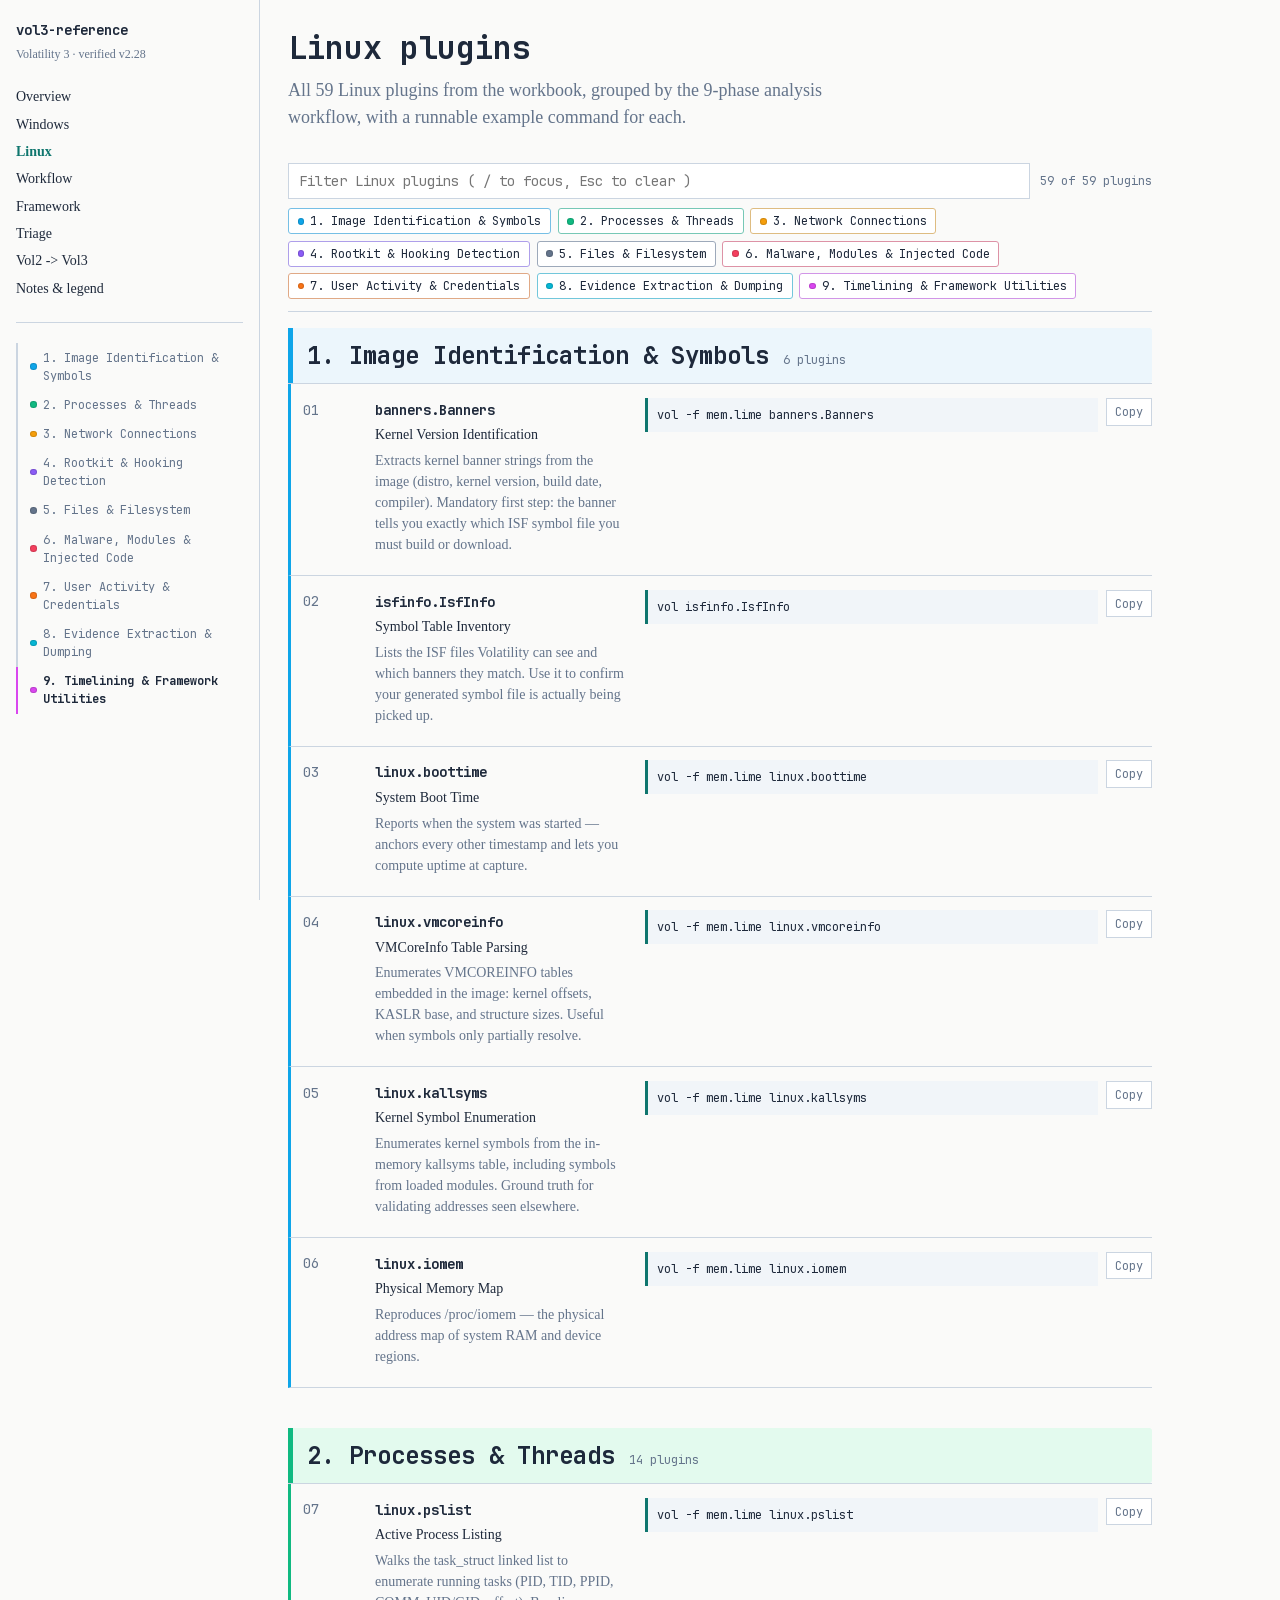
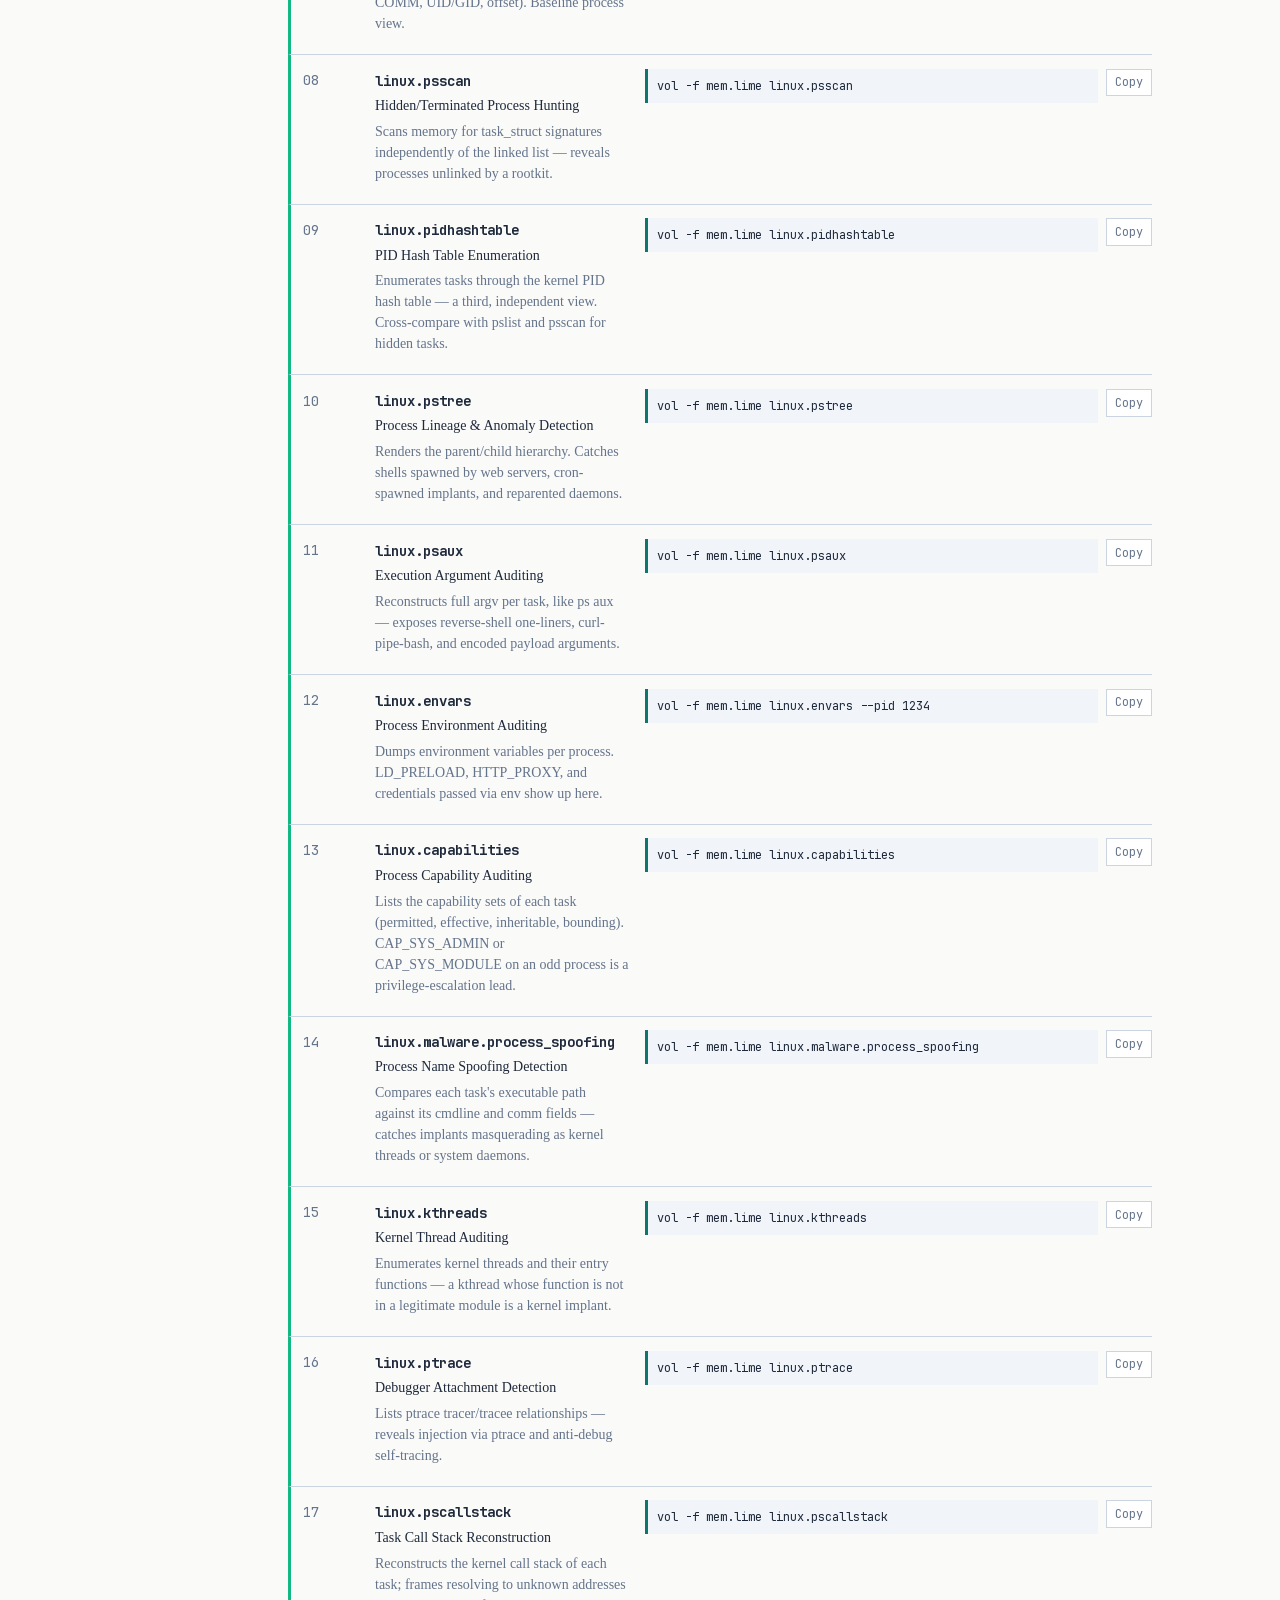
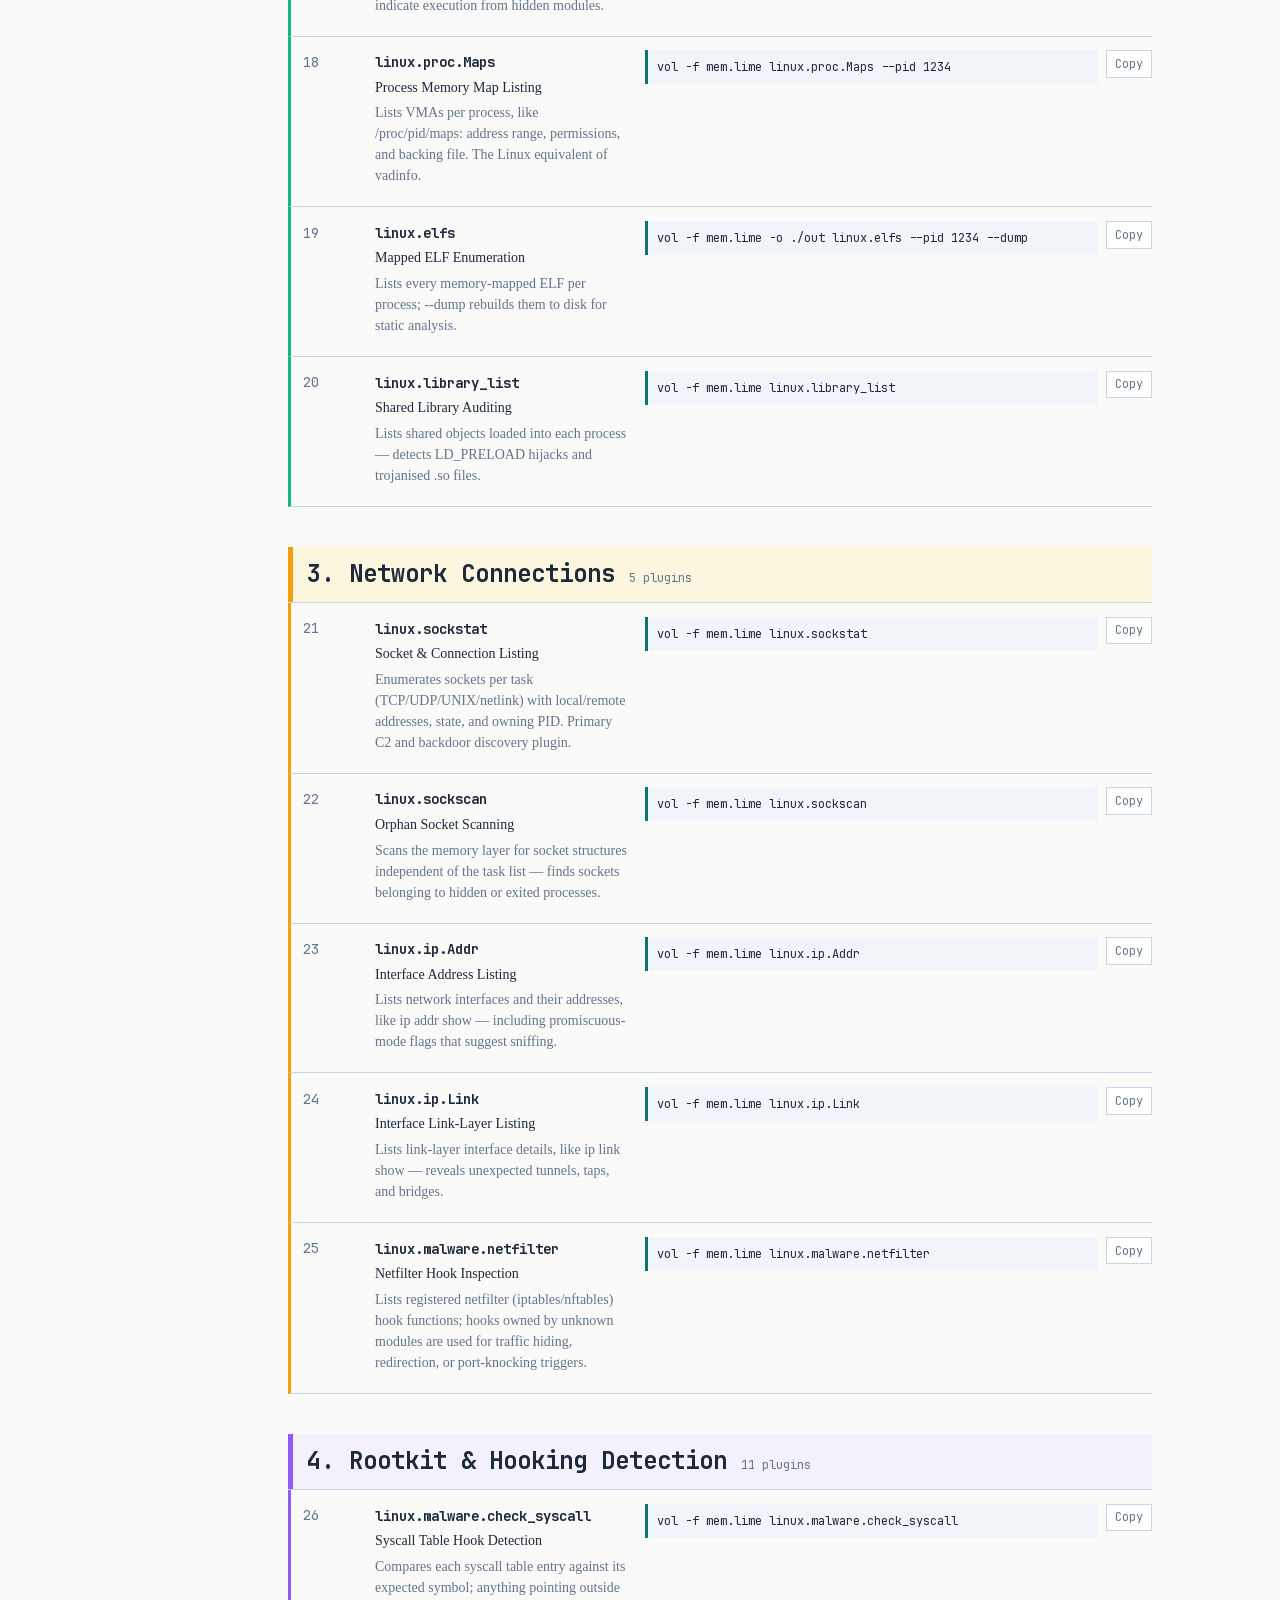
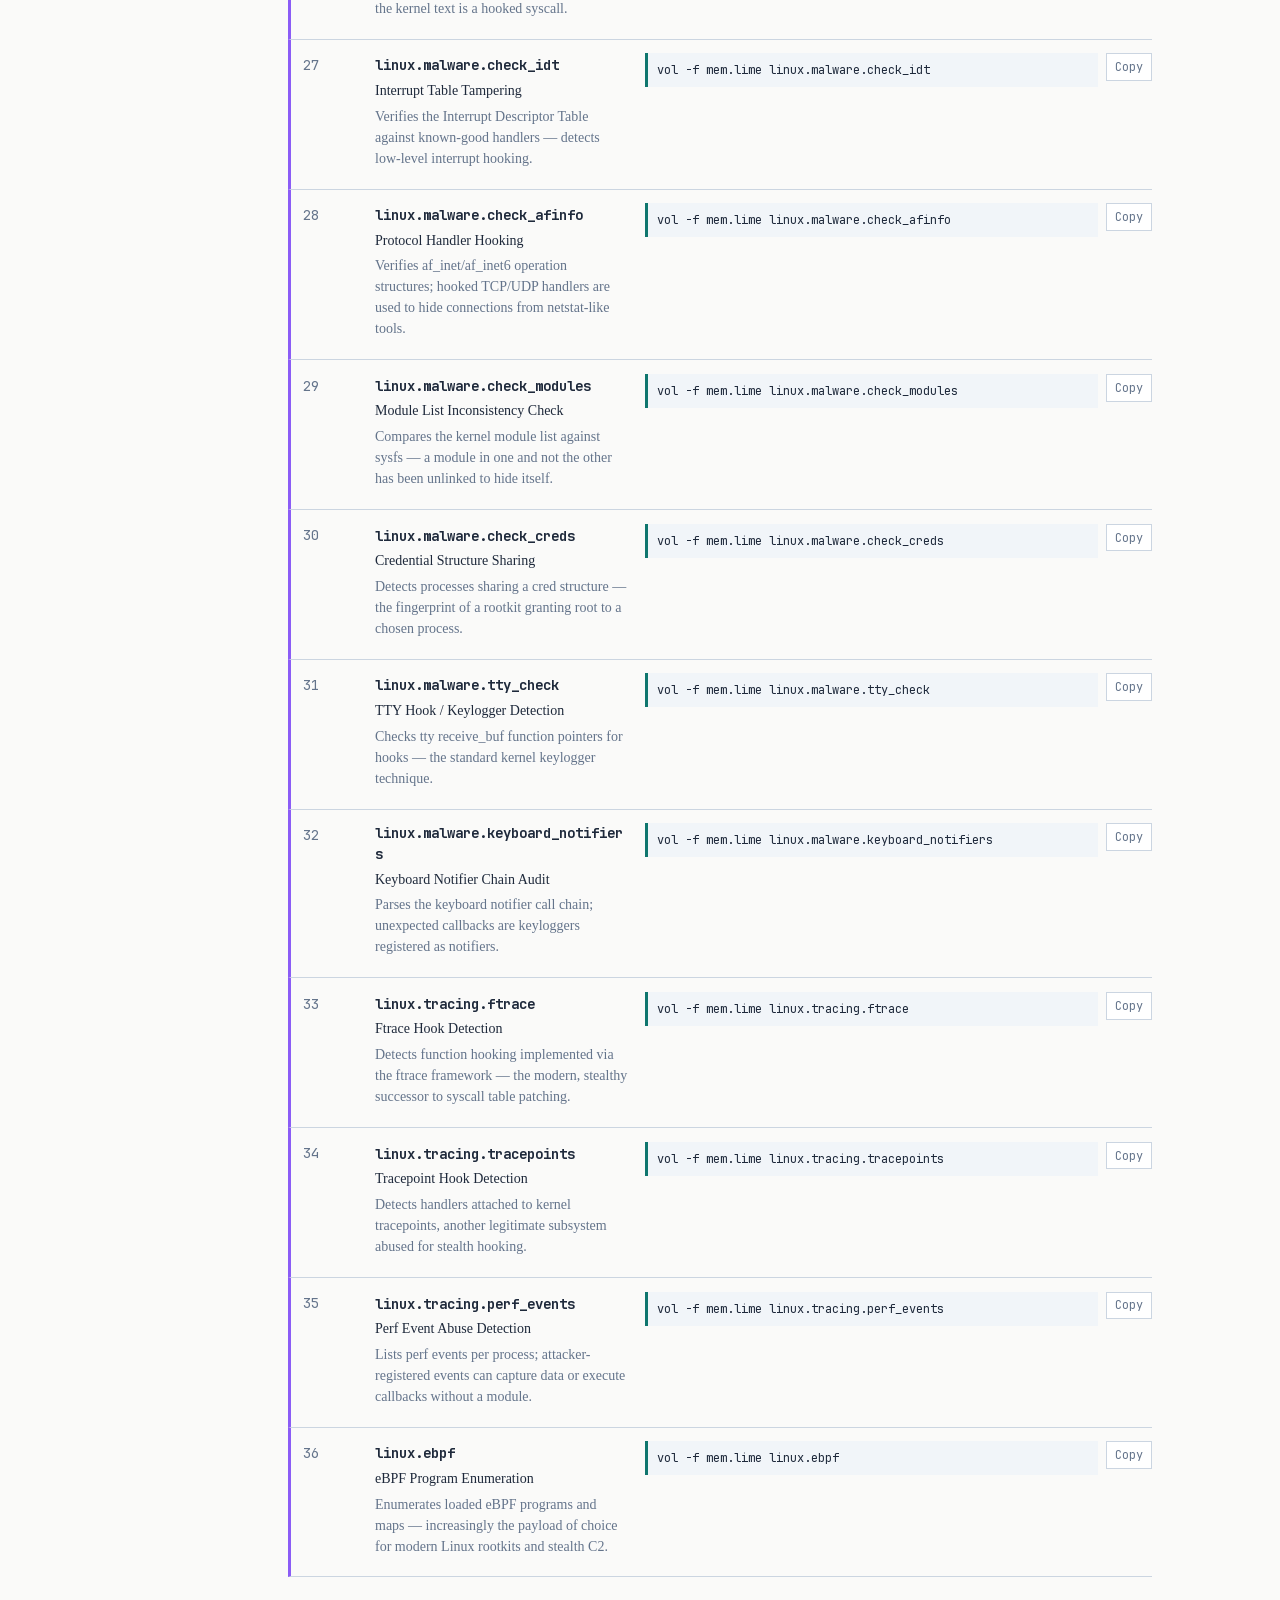
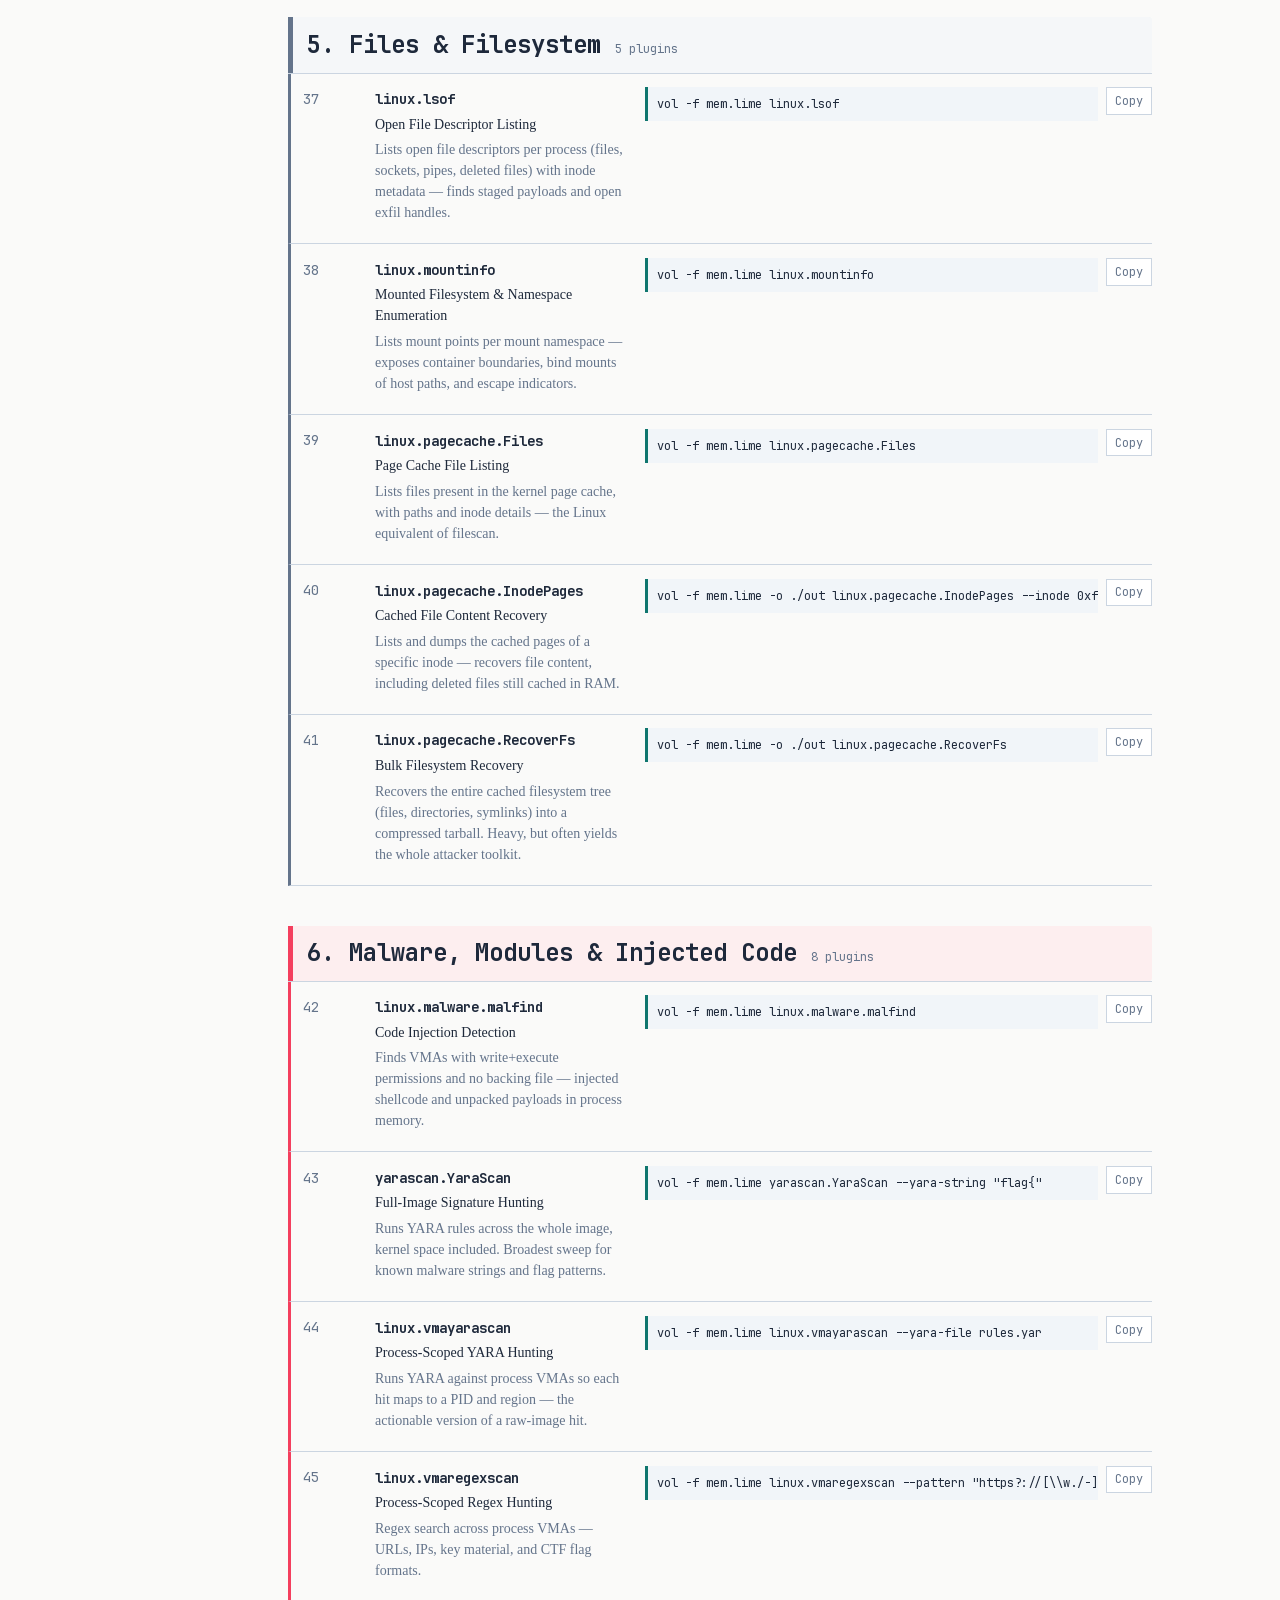
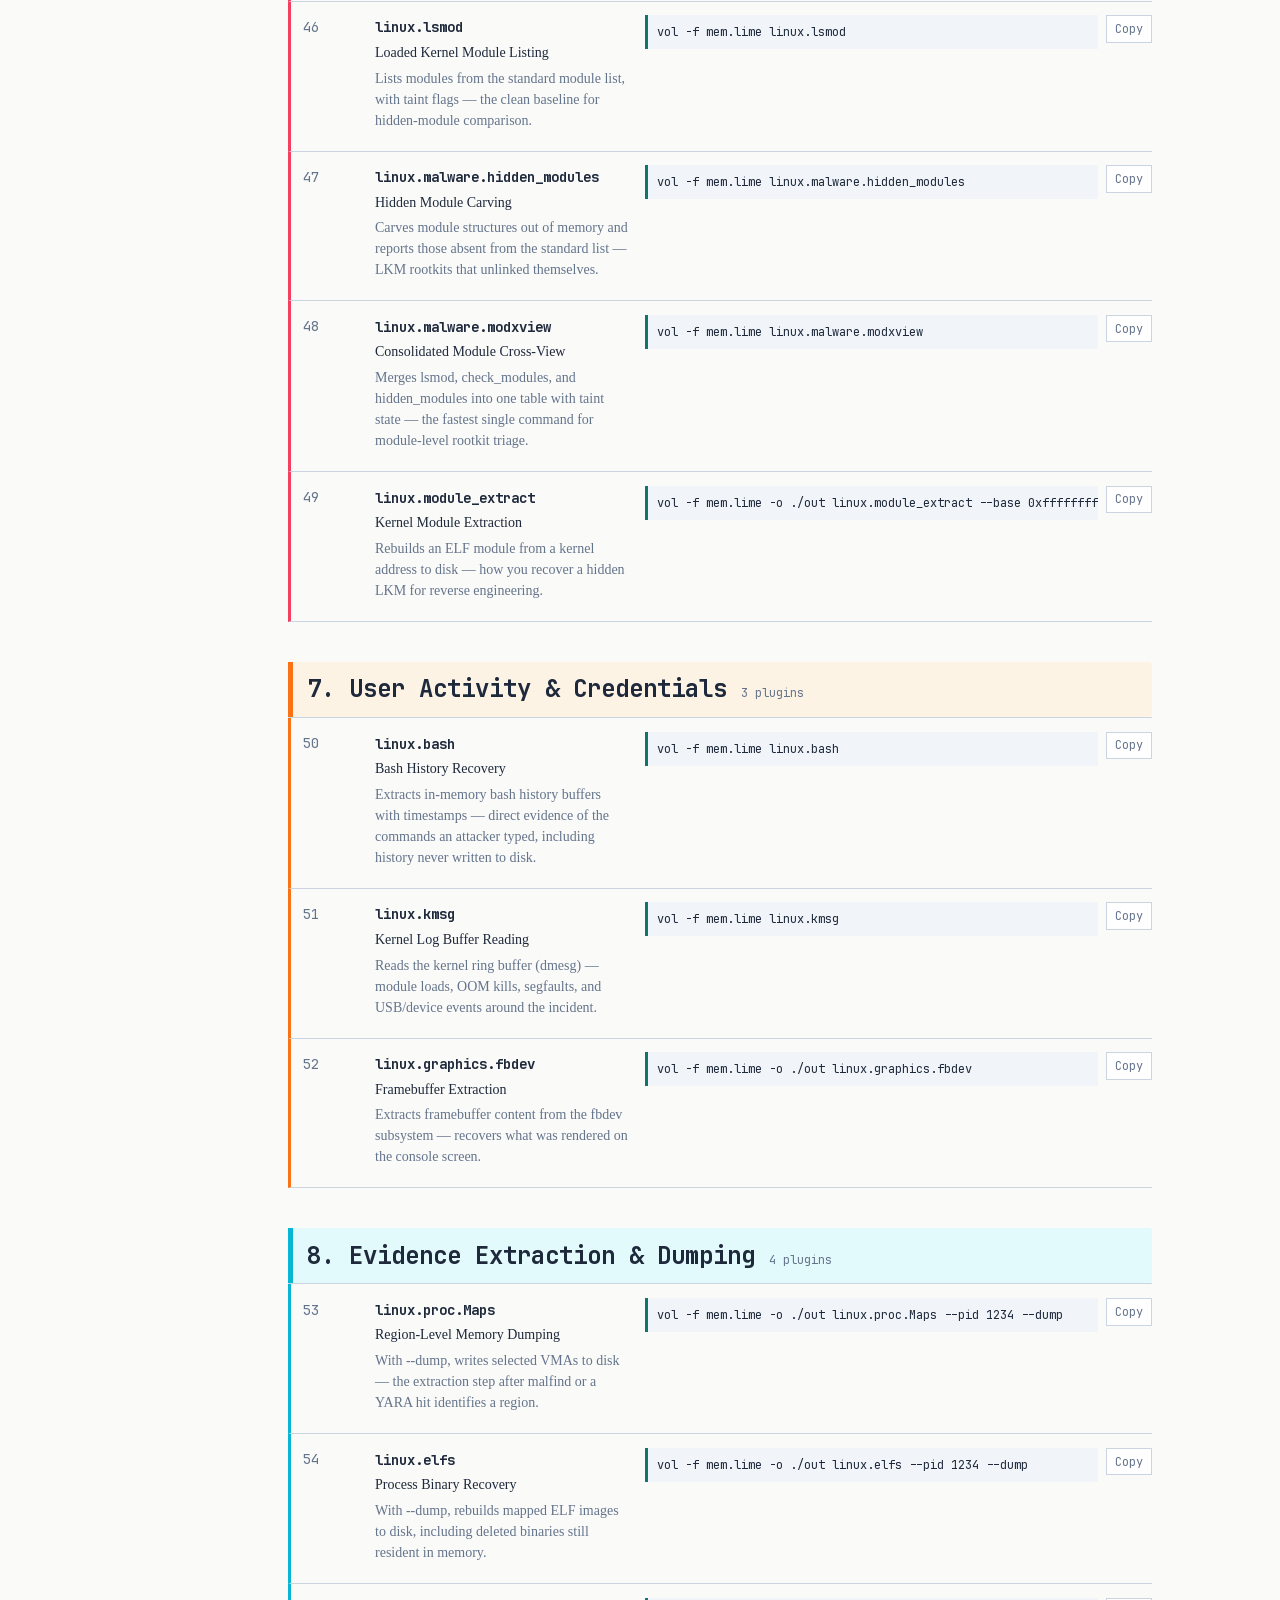
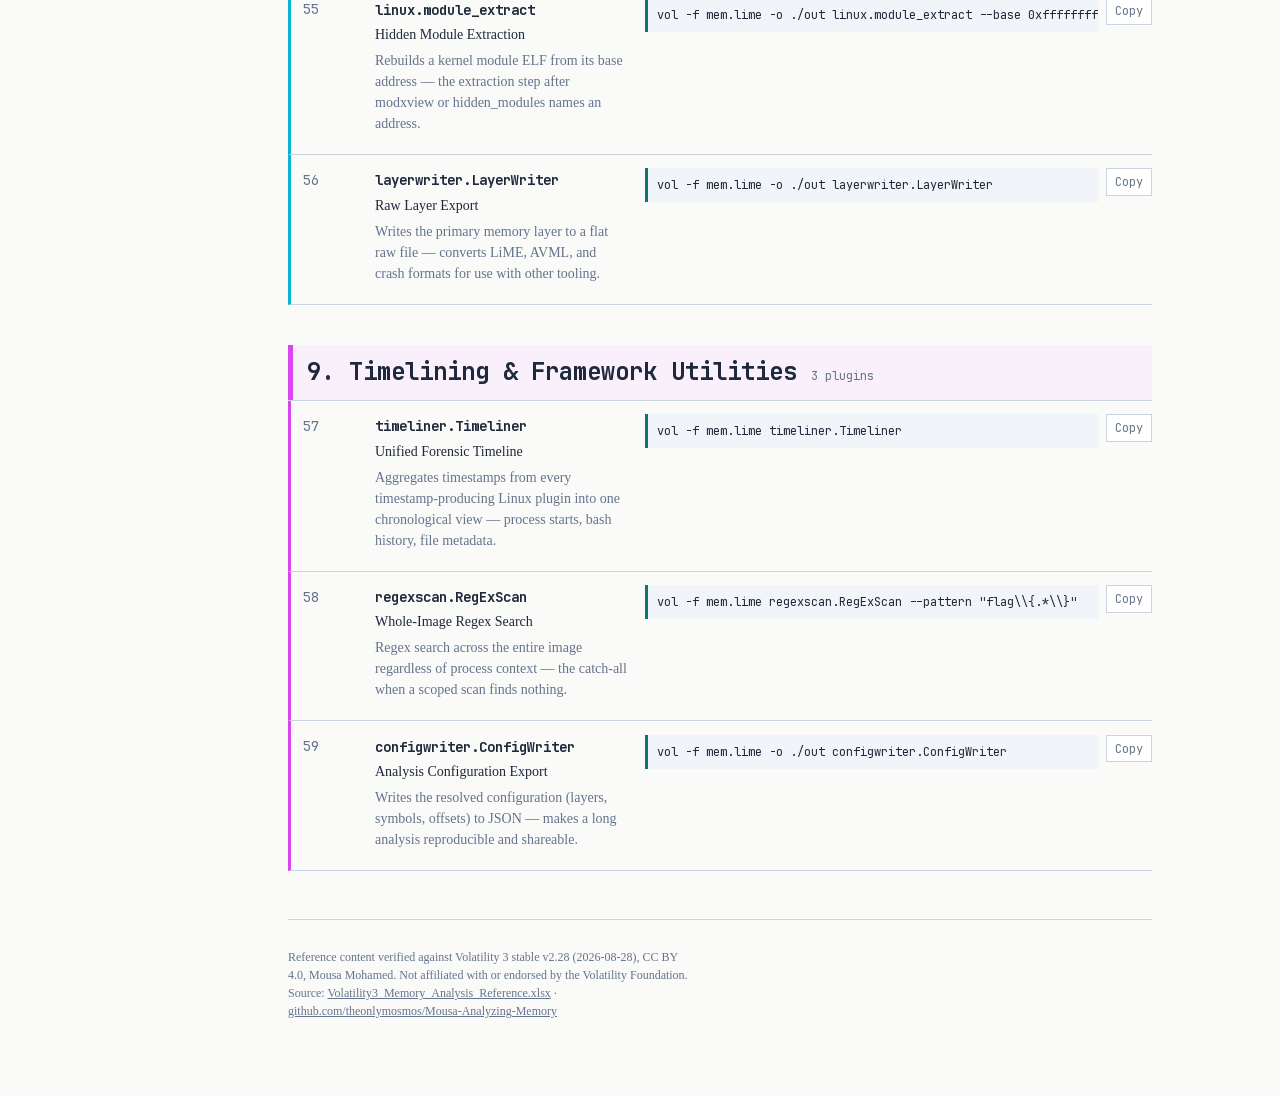
==== commit 765bf6ee: "Restore the workbook's phase colors and add the translation highlight The previous build kept phase " ====
--- a/docs/linux.html
+++ b/docs/linux.html
@@ -39,7 +39,7 @@
       <a href="notes.html">Notes &amp; legend</a>
     </nav>
     <ul class="phase-list">
-        <li><a href="#1-image-identification-symbols">1. Image Identification &amp; Symbols</a></li><li><a href="#2-processes-threads">2. Processes &amp; Threads</a></li><li><a href="#3-network-connections">3. Network Connections</a></li><li><a href="#4-rootkit-hooking-detection">4. Rootkit &amp; Hooking Detection</a></li><li><a href="#5-files-filesystem">5. Files &amp; Filesystem</a></li><li><a href="#6-malware-modules-injected-code">6. Malware, Modules &amp; Injected Code</a></li><li><a href="#7-user-activity-credentials">7. User Activity &amp; Credentials</a></li><li><a href="#8-evidence-extraction-dumping">8. Evidence Extraction &amp; Dumping</a></li><li><a href="#9-timelining-framework-utilities">9. Timelining &amp; Framework Utilities</a></li>
+        <li><a href="#1-image-identification-symbols" style="--phase:#E0F2FE;--phase-strong:#0EA5E9"><span class="dot"></span>1. Image Identification &amp; Symbols</a></li><li><a href="#2-processes-threads" style="--phase:#D1FAE5;--phase-strong:#10B981"><span class="dot"></span>2. Processes &amp; Threads</a></li><li><a href="#3-network-connections" style="--phase:#FEF3C7;--phase-strong:#F59E0B"><span class="dot"></span>3. Network Connections</a></li><li><a href="#4-rootkit-hooking-detection" style="--phase:#EDE9FE;--phase-strong:#8B5CF6"><span class="dot"></span>4. Rootkit &amp; Hooking Detection</a></li><li><a href="#5-files-filesystem" style="--phase:#F1F5F9;--phase-strong:#64748B"><span class="dot"></span>5. Files &amp; Filesystem</a></li><li><a href="#6-malware-modules-injected-code" style="--phase:#FFE4E6;--phase-strong:#F43F5E"><span class="dot"></span>6. Malware, Modules &amp; Injected Code</a></li><li><a href="#7-user-activity-credentials" style="--phase:#FFEDD5;--phase-strong:#F97316"><span class="dot"></span>7. User Activity &amp; Credentials</a></li><li><a href="#8-evidence-extraction-dumping" style="--phase:#CFFAFE;--phase-strong:#06B6D4"><span class="dot"></span>8. Evidence Extraction &amp; Dumping</a></li><li><a href="#9-timelining-framework-utilities" style="--phase:#FAE8FF;--phase-strong:#D946EF"><span class="dot"></span>9. Timelining &amp; Framework Utilities</a></li>
       </ul>
   </aside>
 
@@ -52,18 +52,18 @@
         <span id="filter-count"></span>
       </div>
       <div class="phase-toggles" role="group" aria-label="Filter by phase">
-      <button class="phase-toggle" type="button" aria-pressed="false" data-phase="1-image-identification-symbols">1. Image Identification &amp; Symbols</button>
-      <button class="phase-toggle" type="button" aria-pressed="false" data-phase="2-processes-threads">2. Processes &amp; Threads</button>
-      <button class="phase-toggle" type="button" aria-pressed="false" data-phase="3-network-connections">3. Network Connections</button>
-      <button class="phase-toggle" type="button" aria-pressed="false" data-phase="4-rootkit-hooking-detection">4. Rootkit &amp; Hooking Detection</button>
-      <button class="phase-toggle" type="button" aria-pressed="false" data-phase="5-files-filesystem">5. Files &amp; Filesystem</button>
-      <button class="phase-toggle" type="button" aria-pressed="false" data-phase="6-malware-modules-injected-code">6. Malware, Modules &amp; Injected Code</button>
-      <button class="phase-toggle" type="button" aria-pressed="false" data-phase="7-user-activity-credentials">7. User Activity &amp; Credentials</button>
-      <button class="phase-toggle" type="button" aria-pressed="false" data-phase="8-evidence-extraction-dumping">8. Evidence Extraction &amp; Dumping</button>
-      <button class="phase-toggle" type="button" aria-pressed="false" data-phase="9-timelining-framework-utilities">9. Timelining &amp; Framework Utilities</button>
+      <button class="phase-toggle" type="button" aria-pressed="false" style="--phase:#E0F2FE;--phase-strong:#0EA5E9" data-phase="1-image-identification-symbols"><span class="dot"></span>1. Image Identification &amp; Symbols</button>
+      <button class="phase-toggle" type="button" aria-pressed="false" style="--phase:#D1FAE5;--phase-strong:#10B981" data-phase="2-processes-threads"><span class="dot"></span>2. Processes &amp; Threads</button>
+      <button class="phase-toggle" type="button" aria-pressed="false" style="--phase:#FEF3C7;--phase-strong:#F59E0B" data-phase="3-network-connections"><span class="dot"></span>3. Network Connections</button>
+      <button class="phase-toggle" type="button" aria-pressed="false" style="--phase:#EDE9FE;--phase-strong:#8B5CF6" data-phase="4-rootkit-hooking-detection"><span class="dot"></span>4. Rootkit &amp; Hooking Detection</button>
+      <button class="phase-toggle" type="button" aria-pressed="false" style="--phase:#F1F5F9;--phase-strong:#64748B" data-phase="5-files-filesystem"><span class="dot"></span>5. Files &amp; Filesystem</button>
+      <button class="phase-toggle" type="button" aria-pressed="false" style="--phase:#FFE4E6;--phase-strong:#F43F5E" data-phase="6-malware-modules-injected-code"><span class="dot"></span>6. Malware, Modules &amp; Injected Code</button>
+      <button class="phase-toggle" type="button" aria-pressed="false" style="--phase:#FFEDD5;--phase-strong:#F97316" data-phase="7-user-activity-credentials"><span class="dot"></span>7. User Activity &amp; Credentials</button>
+      <button class="phase-toggle" type="button" aria-pressed="false" style="--phase:#CFFAFE;--phase-strong:#06B6D4" data-phase="8-evidence-extraction-dumping"><span class="dot"></span>8. Evidence Extraction &amp; Dumping</button>
+      <button class="phase-toggle" type="button" aria-pressed="false" style="--phase:#FAE8FF;--phase-strong:#D946EF" data-phase="9-timelining-framework-utilities"><span class="dot"></span>9. Timelining &amp; Framework Utilities</button>
       </div>
     </div>
-    <section class="phase-section" id="1-image-identification-symbols">
+    <section class="phase-section" id="1-image-identification-symbols" style="--phase:#E0F2FE;--phase-strong:#0EA5E9">
       <h2>1. Image Identification &amp; Symbols <span class="phase-count">6 plugins</span></h2>
       <div class="rows">
       <div class="row" id="banners.Banners" data-phase-key="1-image-identification-symbols">
@@ -121,7 +121,7 @@
         <div class="cmd-wrap"><code class="command" id="cmd-cmd-vol-f-mem-lime-linux-iomem">vol -f mem.lime linux.iomem</code><button class="copy-btn" type="button" data-copy-target="cmd-cmd-vol-f-mem-lime-linux-iomem">Copy</button></div>
       </div>
       </div>
-    </section><section class="phase-section" id="2-processes-threads">
+    </section><section class="phase-section" id="2-processes-threads" style="--phase:#D1FAE5;--phase-strong:#10B981">
       <h2>2. Processes &amp; Threads <span class="phase-count">14 plugins</span></h2>
       <div class="rows">
       <div class="row" id="linux.pslist" data-phase-key="2-processes-threads">
@@ -251,7 +251,7 @@
         <div class="cmd-wrap"><code class="command" id="cmd-cmd-vol-f-mem-lime-linux-library-list">vol -f mem.lime linux.library_list</code><button class="copy-btn" type="button" data-copy-target="cmd-cmd-vol-f-mem-lime-linux-library-list">Copy</button></div>
       </div>
       </div>
-    </section><section class="phase-section" id="3-network-connections">
+    </section><section class="phase-section" id="3-network-connections" style="--phase:#FEF3C7;--phase-strong:#F59E0B">
       <h2>3. Network Connections <span class="phase-count">5 plugins</span></h2>
       <div class="rows">
       <div class="row" id="linux.sockstat" data-phase-key="3-network-connections">
@@ -300,7 +300,7 @@
         <div class="cmd-wrap"><code class="command" id="cmd-cmd-vol-f-mem-lime-linux-malware-netfilter">vol -f mem.lime linux.malware.netfilter</code><button class="copy-btn" type="button" data-copy-target="cmd-cmd-vol-f-mem-lime-linux-malware-netfilter">Copy</button></div>
       </div>
       </div>
-    </section><section class="phase-section" id="4-rootkit-hooking-detection">
+    </section><section class="phase-section" id="4-rootkit-hooking-detection" style="--phase:#EDE9FE;--phase-strong:#8B5CF6">
       <h2>4. Rootkit &amp; Hooking Detection <span class="phase-count">11 plugins</span></h2>
       <div class="rows">
       <div class="row" id="linux.malware.check_syscall" data-phase-key="4-rootkit-hooking-detection">
@@ -403,7 +403,7 @@
         <div class="cmd-wrap"><code class="command" id="cmd-cmd-vol-f-mem-lime-linux-ebpf">vol -f mem.lime linux.ebpf</code><button class="copy-btn" type="button" data-copy-target="cmd-cmd-vol-f-mem-lime-linux-ebpf">Copy</button></div>
       </div>
       </div>
-    </section><section class="phase-section" id="5-files-filesystem">
+    </section><section class="phase-section" id="5-files-filesystem" style="--phase:#F1F5F9;--phase-strong:#64748B">
       <h2>5. Files &amp; Filesystem <span class="phase-count">5 plugins</span></h2>
       <div class="rows">
       <div class="row" id="linux.lsof" data-phase-key="5-files-filesystem">
@@ -452,7 +452,7 @@
         <div class="cmd-wrap"><code class="command" id="cmd-cmd-vol-f-mem-lime-o-out-linux-pagecache-recoverfs">vol -f mem.lime -o ./out linux.pagecache.RecoverFs</code><button class="copy-btn" type="button" data-copy-target="cmd-cmd-vol-f-mem-lime-o-out-linux-pagecache-recoverfs">Copy</button></div>
       </div>
       </div>
-    </section><section class="phase-section" id="6-malware-modules-injected-code">
+    </section><section class="phase-section" id="6-malware-modules-injected-code" style="--phase:#FFE4E6;--phase-strong:#F43F5E">
       <h2>6. Malware, Modules &amp; Injected Code <span class="phase-count">8 plugins</span></h2>
       <div class="rows">
       <div class="row" id="linux.malware.malfind" data-phase-key="6-malware-modules-injected-code">
@@ -528,7 +528,7 @@
         <div class="cmd-wrap"><code class="command" id="cmd-cmd-vol-f-mem-lime-o-out-linux-module-extract-base-0xffffffffc0123000">vol -f mem.lime -o ./out linux.module_extract --base 0xffffffffc0123000</code><button class="copy-btn" type="button" data-copy-target="cmd-cmd-vol-f-mem-lime-o-out-linux-module-extract-base-0xffffffffc0123000">Copy</button></div>
       </div>
       </div>
-    </section><section class="phase-section" id="7-user-activity-credentials">
+    </section><section class="phase-section" id="7-user-activity-credentials" style="--phase:#FFEDD5;--phase-strong:#F97316">
       <h2>7. User Activity &amp; Credentials <span class="phase-count">3 plugins</span></h2>
       <div class="rows">
       <div class="row" id="linux.bash" data-phase-key="7-user-activity-credentials">
@@ -559,7 +559,7 @@
         <div class="cmd-wrap"><code class="command" id="cmd-cmd-vol-f-mem-lime-o-out-linux-graphics-fbdev">vol -f mem.lime -o ./out linux.graphics.fbdev</code><button class="copy-btn" type="button" data-copy-target="cmd-cmd-vol-f-mem-lime-o-out-linux-graphics-fbdev">Copy</button></div>
       </div>
       </div>
-    </section><section class="phase-section" id="8-evidence-extraction-dumping">
+    </section><section class="phase-section" id="8-evidence-extraction-dumping" style="--phase:#CFFAFE;--phase-strong:#06B6D4">
       <h2>8. Evidence Extraction &amp; Dumping <span class="phase-count">4 plugins</span></h2>
       <div class="rows">
       <div class="row" id="linux.proc.Maps-2" data-phase-key="8-evidence-extraction-dumping">
@@ -599,7 +599,7 @@
         <div class="cmd-wrap"><code class="command" id="cmd-cmd-vol-f-mem-lime-o-out-layerwriter-layerwriter">vol -f mem.lime -o ./out layerwriter.LayerWriter</code><button class="copy-btn" type="button" data-copy-target="cmd-cmd-vol-f-mem-lime-o-out-layerwriter-layerwriter">Copy</button></div>
       </div>
       </div>
-    </section><section class="phase-section" id="9-timelining-framework-utilities">
+    </section><section class="phase-section" id="9-timelining-framework-utilities" style="--phase:#FAE8FF;--phase-strong:#D946EF">
       <h2>9. Timelining &amp; Framework Utilities <span class="phase-count">3 plugins</span></h2>
       <div class="rows">
       <div class="row" id="timeliner.Timeliner" data-phase-key="9-timelining-framework-utilities">
--- a/docs/style.css
+++ b/docs/style.css
@@ -155,7 +155,8 @@
 }
 .phase-list li { position: relative; }
 .phase-list a {
-  display: block;
+  display: flex;
+  align-items: center;
   text-decoration: none;
   color: var(--muted);
   font-size: var(--fs-xs);
@@ -167,8 +168,19 @@
 .phase-list a:hover { color: var(--ink); }
 .phase-list li.current a {
   color: var(--ink);
-  border-left-color: var(--accent);
-  font-weight: 700;
+  border-left-color: var(--phase-strong, var(--accent));
+  font-weight: 700;
+}
+
+.dot {
+  display: inline-block;
+  width: 0.55em;
+  height: 0.55em;
+  border-radius: 50%;
+  margin-right: 0.5em;
+  flex-shrink: 0;
+  background: var(--phase-strong, var(--muted));
+  box-shadow: inset 0 0 0 1px rgb(0 0 0 / 0.15);
 }
 
 /* ---------- main column ---------- */
@@ -191,6 +203,19 @@
   border-top: 1px solid var(--line);
 }
 h2:first-of-type { border-top: none; padding-top: 0; }
+
+.phase-section {
+  margin-bottom: 0.5rem;
+}
+.phase-section h2 {
+  margin: 2.5rem 0 0;
+  padding: 0.6rem 0.9rem;
+  border-top: none;
+  border-left: 5px solid var(--phase-strong, var(--line));
+  background: color-mix(in srgb, var(--phase, var(--surface)) 55%, var(--paper));
+  border-radius: 0 3px 3px 0;
+}
+.phase-section:first-of-type h2 { margin-top: 0; }
 h3 {
   font-family: var(--font-mono);
   font-size: var(--fs-md);
@@ -251,19 +276,22 @@
   margin-top: 0.6rem;
 }
 .phase-toggle {
-  font-family: var(--font-mono);
-  font-size: var(--fs-xs);
-  border: 1px solid var(--line);
+  display: inline-flex;
+  align-items: center;
+  font-family: var(--font-mono);
+  font-size: var(--fs-xs);
+  border: 1px solid color-mix(in srgb, var(--phase-strong, var(--line)) 45%, var(--line));
   background: #fff;
-  color: var(--muted);
-  padding: 0.25rem 0.5rem;
+  color: var(--ink);
+  padding: 0.25rem 0.55rem;
   cursor: pointer;
-  border-radius: 0;
+  border-radius: 3px;
 }
 .phase-toggle[aria-pressed="true"] {
-  border-color: var(--accent);
-  color: var(--accent-ink);
-  background: var(--accent);
+  border-color: var(--phase-strong, var(--accent));
+  color: var(--ink);
+  background: color-mix(in srgb, var(--phase, var(--accent)) 65%, var(--paper));
+  font-weight: 700;
 }
 .phase-toggle:focus-visible,
 button:focus-visible,
@@ -280,8 +308,9 @@
   display: grid;
   grid-template-columns: 3.5rem minmax(220px, 1fr) minmax(0, 2fr);
   gap: 1rem;
-  padding: 0.85rem 0;
+  padding: 0.85rem 0 0.85rem 0.75rem;
   border-bottom: 1px solid var(--line);
+  border-left: 3px solid var(--phase-strong, var(--line));
   align-items: start;
   min-width: 0;
 }
@@ -374,6 +403,40 @@
   font-weight: 700;
   background: var(--surface);
   border-bottom: 1px solid var(--line);
+}
+
+.triage-row td:first-child {
+  border-left: 4px solid var(--phase-strong, var(--line));
+  padding-left: 0.6rem;
+}
+
+.dek-note {
+  font-size: var(--fs-sm);
+  color: var(--ink);
+  border-left: 3px solid #f43f5e;
+  background: color-mix(in srgb, #ffe4e6 30%, var(--paper));
+  padding: 0.6rem 0.8rem;
+  max-width: 68ch;
+}
+.removed-row td:first-child {
+  border-left: 4px solid var(--phase-strong);
+  padding-left: 0.6rem;
+}
+.legend-swatch {
+  border-left: 6px solid var(--phase-strong);
+  background: color-mix(in srgb, var(--phase) 40%, var(--paper));
+  font-family: var(--font-mono);
+  font-weight: 700;
+}
+.removed-badge {
+  font-family: var(--font-mono);
+  font-size: var(--fs-xs);
+  color: var(--ink);
+  background: color-mix(in srgb, var(--phase, #ffe4e6) 55%, var(--paper));
+  border: 1px solid var(--phase-strong, #f43f5e);
+  border-radius: 3px;
+  padding: 0.1rem 0.4rem;
+  white-space: nowrap;
 }
 
 /* ---------- index page ---------- */
@@ -434,4 +497,12 @@
   }
   #filter-input, .copy-btn, .phase-toggle { background: var(--surface); color: var(--ink); }
   .row:target, .row.flash { background: #2a2612; }
-}
+  .phase-section h2, .legend-swatch, .removed-badge {
+    background: color-mix(in srgb, var(--phase) 22%, var(--surface));
+  }
+  .phase-toggle[aria-pressed="true"] {
+    background: color-mix(in srgb, var(--phase) 30%, var(--surface));
+  }
+  .dek-note { background: color-mix(in srgb, #ffe4e6 15%, var(--surface)); }
+  .removed-badge { background: color-mix(in srgb, var(--phase, #ffe4e6) 20%, var(--surface)); }
+}
